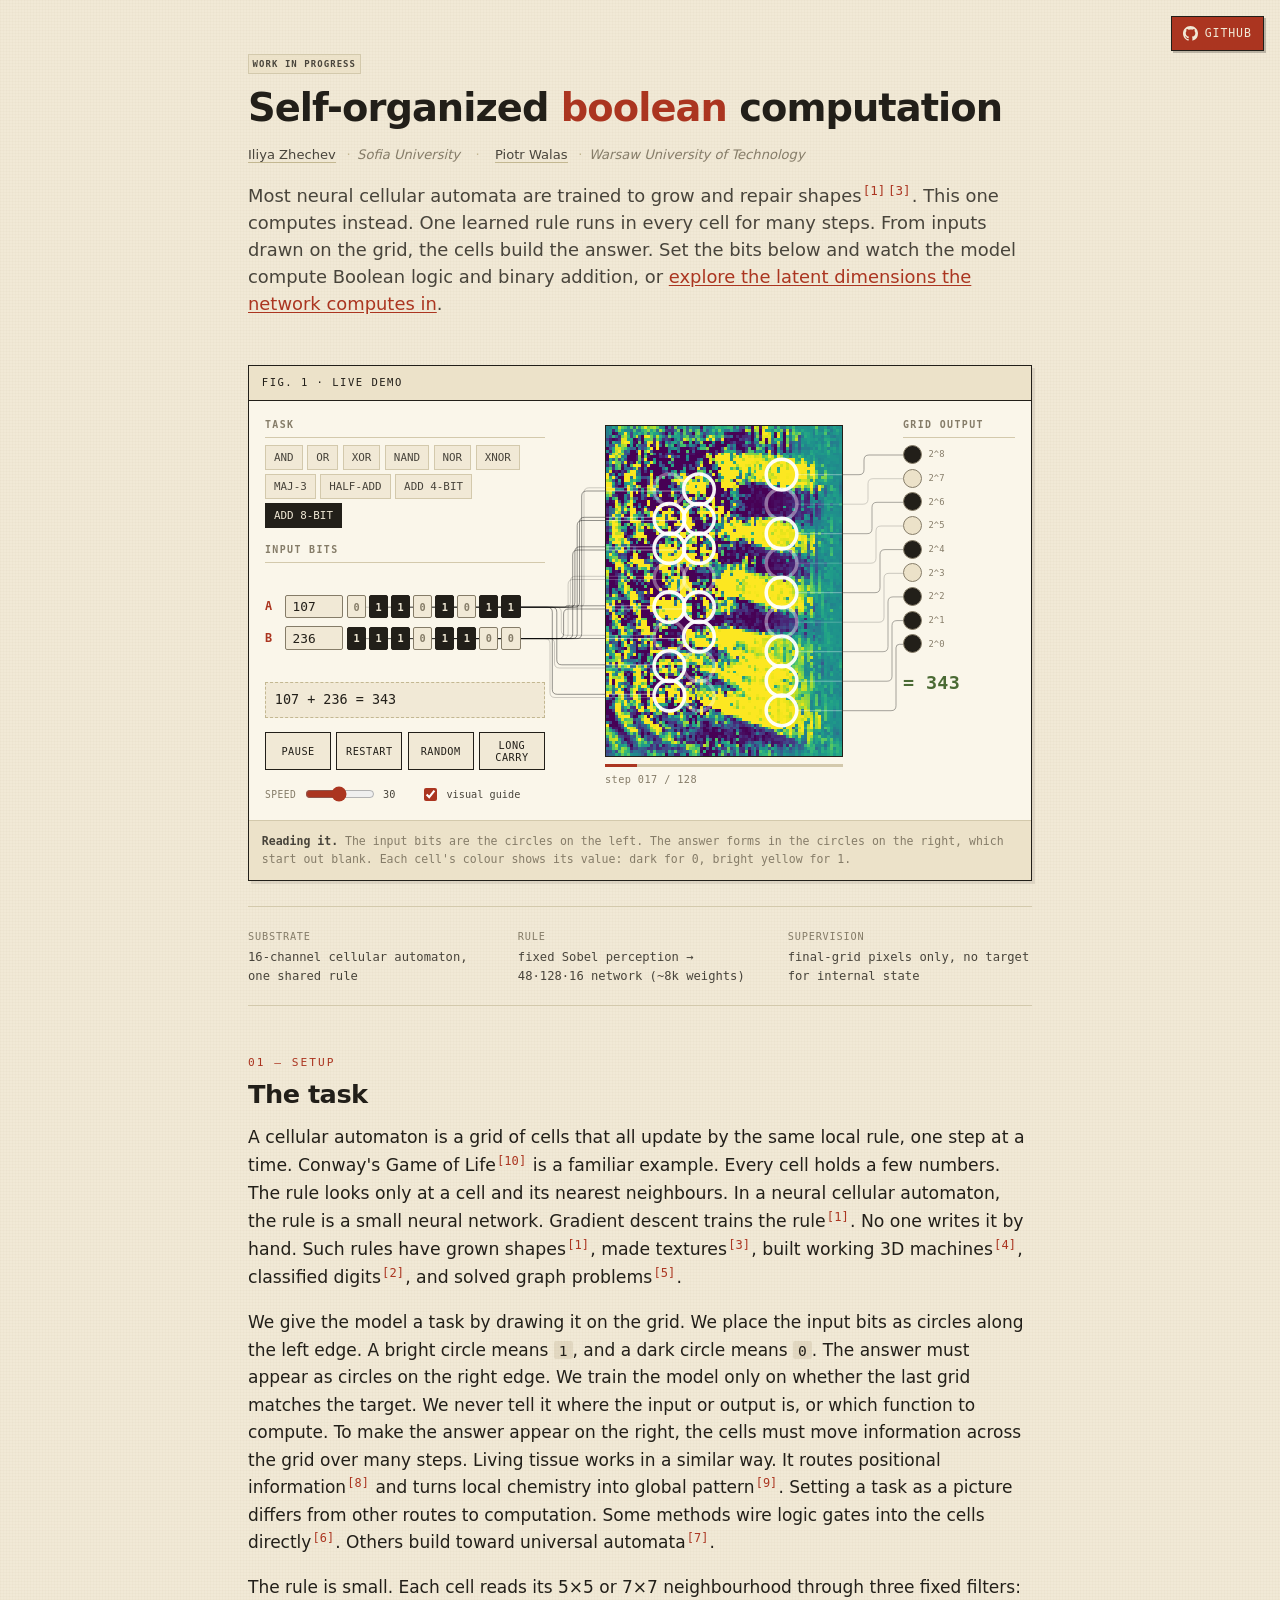
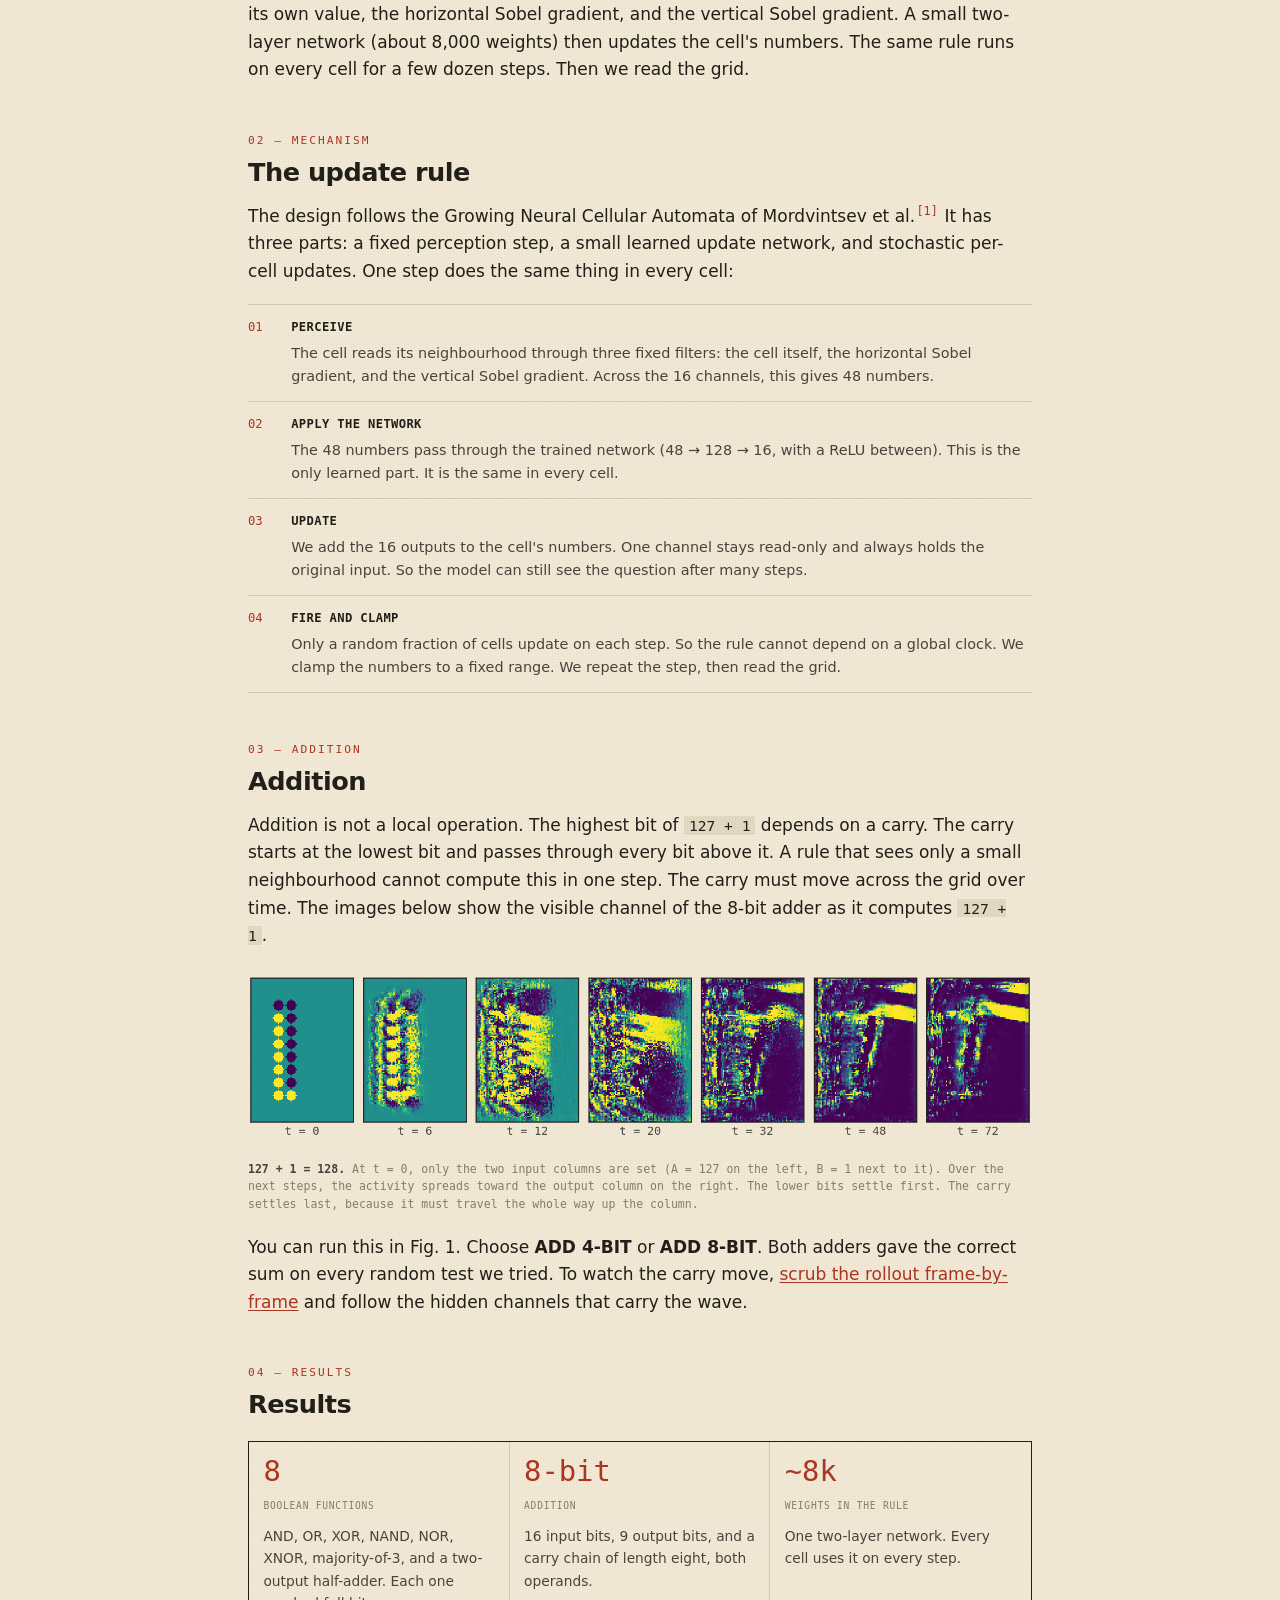
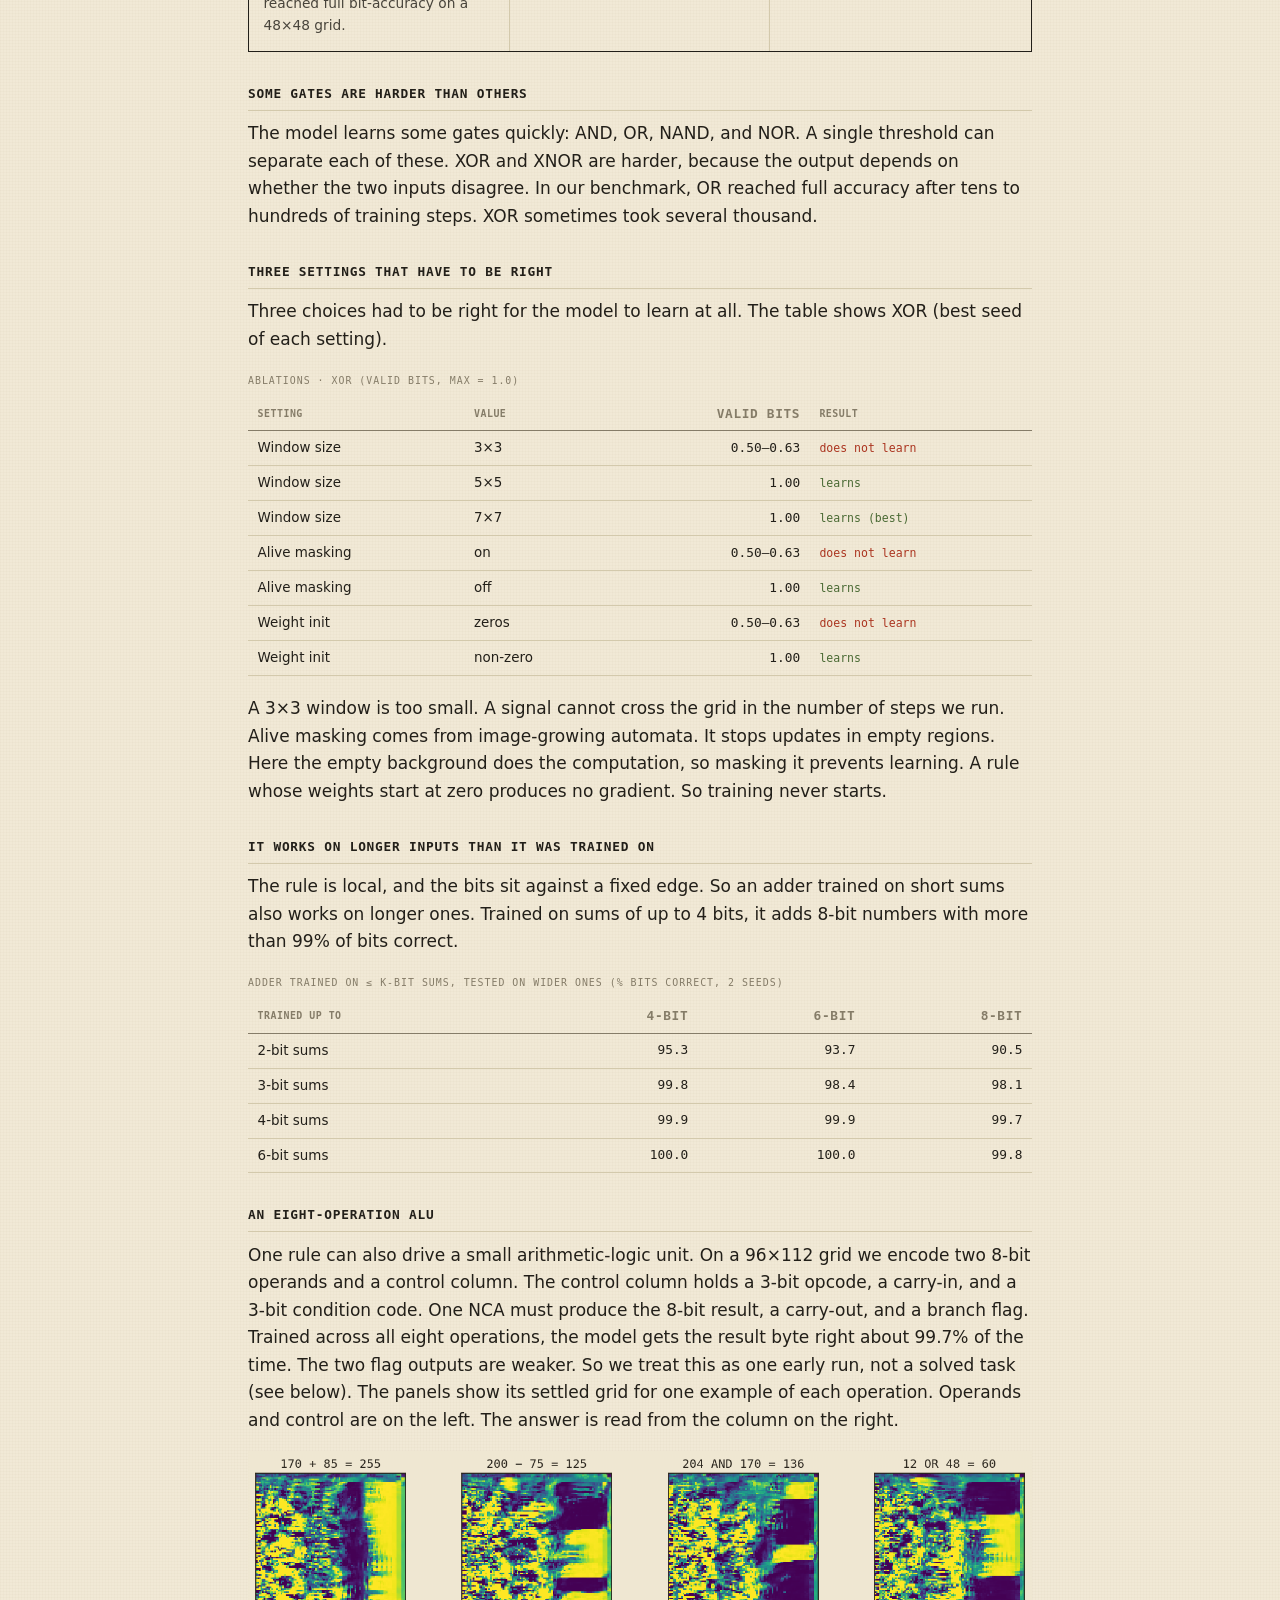
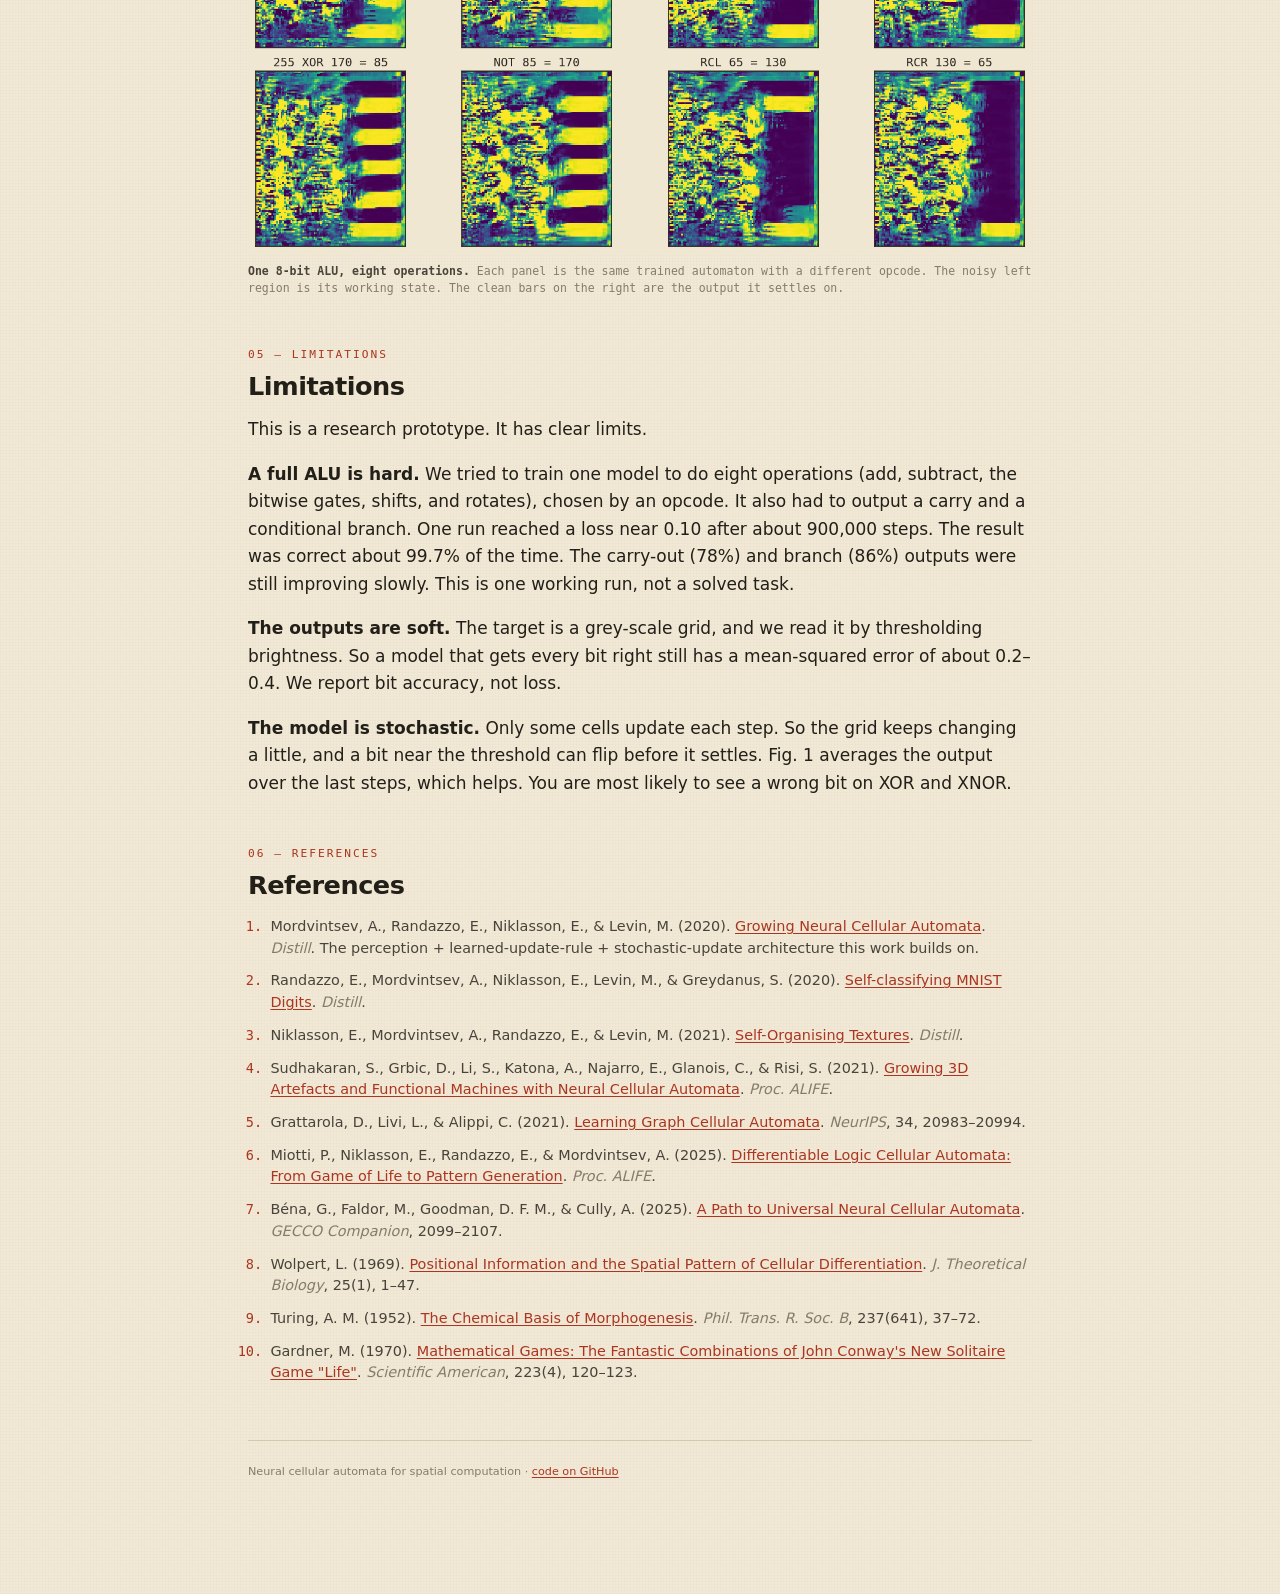
==== index.html @ 494d6346 "Build demo site for GitHub Pages Static NCA demo bundled at the branch root so GitHub Pages can serv" ====
<!DOCTYPE html>
<html lang="en">
<head>
<meta charset="utf-8" />
<meta name="viewport" content="width=device-width, initial-scale=1" />
<title>Self-organized boolean computation</title>
<link rel="icon" type="image/svg+xml" href="favicon.svg" />
<meta name="description" content="A neural cellular automaton — one small rule per cell — trained to perform Boolean logic and binary addition, running live in the browser." />
<link rel="stylesheet" href="css/style.css" />
</head>
<body>
<a class="gh-btn" href="https://github.com/ichko/ncpu" target="_blank" rel="noopener" aria-label="View source on GitHub">
  <svg viewBox="0 0 16 16" aria-hidden="true"><path fill="currentColor" d="M8 0C3.58 0 0 3.58 0 8c0 3.54 2.29 6.53 5.47 7.59.4.07.55-.17.55-.38 0-.19-.01-.82-.01-1.49-2.01.37-2.53-.49-2.69-.94-.09-.23-.48-.94-.82-1.13-.28-.15-.68-.52-.01-.53.63-.01 1.08.58 1.23.82.72 1.21 1.87.87 2.33.66.07-.52.28-.87.51-1.07-1.78-.2-3.64-.89-3.64-3.95 0-.87.31-1.59.82-2.15-.08-.2-.36-1.02.08-2.12 0 0 .67-.21 2.2.82a7.6 7.6 0 012-.27c.68 0 1.36.09 2 .27 1.53-1.03 2.2-.82 2.2-.82.44 1.1.16 1.92.08 2.12.51.56.82 1.27.82 2.15 0 3.07-1.87 3.75-3.65 3.95.29.25.54.73.54 1.48 0 1.07-.01 1.93-.01 2.2 0 .21.15.46.55.38A8.01 8.01 0 0016 8c0-4.42-3.58-8-8-8z"/></svg>
  <span>GitHub</span>
</a>
<div class="wrap">

  <header class="masthead">
    <div style="margin-bottom:0.7rem;">
      <span class="wip">Work in progress</span>
    </div>
    <h1 class="title">Self-organized <em>boolean</em> computation</h1>
    <p class="byline"><a class="name" href="https://ichko.github.io" target="_blank" rel="noopener">Iliya Zhechev</a> <span class="aff">Sofia University</span> <span class="sep">·</span> <a class="name" href="https://peterwaiiace.github.io/me.github.io/" target="_blank" rel="noopener">Piotr Walas</a> <span class="aff">Warsaw University of Technology</span></p>
    <p class="subtitle">Most neural cellular automata are trained to grow and repair shapes<a href="#ref-1" class="cite">1</a><a href="#ref-3" class="cite">3</a>. This one computes instead. One learned rule runs in every cell for many steps. From inputs drawn on the grid, the cells build the answer. Set the bits below and watch the model compute Boolean logic and binary addition, or <a href="carry_tsne.html">explore the latent dimensions the network computes in</a>.</p>
  </header>

  <!-- DEMO -->
  <section id="fig1">
    <div class="panelbox">
      <div class="hd"><span>Fig. 1 · Live Demo</span><span class="rt" id="simStatus"></span></div>
      <div class="bd">
        <div class="demo" id="demo">
          <svg class="connectors" id="connSvg" aria-hidden="true"></svg>

          <!-- INPUT side — aligned with the input circles on the grid's left edge -->
          <div class="col col-in">
            <div><h4>Task</h4><div class="tabs" id="taskTabs"></div></div>
            <div><h4>Input bits</h4><div id="inputBits"></div><div class="expr" id="exprLine"></div></div>
            <div class="btn-row">
              <button class="ctl" id="playBtn">Pause</button>
              <button class="ctl" id="againBtn">Restart</button>
              <button class="ctl" id="randBtn">Random</button>
              <button class="ctl" id="carryBtn">Long carry</button>
            </div>
            <div class="knobs">
              <span class="knob"><span class="lab">speed</span><input type="range" id="fpsSlider" min="2" max="60" value="30" /><span class="val" id="fpsVal">30</span></span>
              <label class="toggle"><input type="checkbox" id="debugToggle" /> visual guide</label>
            </div>
          </div>

          <!-- the automaton -->
          <div class="stage">
            <div class="screen" id="screen">
              <div class="plate-wrap">
                <div class="plate" id="plate">
                  <canvas id="field"></canvas>
                  <svg class="overlay" id="ioOverlay" preserveAspectRatio="none"></svg>
                </div>
                <div class="progress">
                  <div class="pbar"><i id="pbar"></i></div>
                  <div class="pmeta">step <span id="pstep">000</span> / <span id="phorizon">000</span></div>
                </div>
              </div>
            </div>
          </div>

          <!-- OUTPUT side — aligned with the output circles on the grid's right edge -->
          <div class="col col-out">
            <div><h4>Grid output</h4><div class="readout" id="outputReadout"></div></div>
            <div class="live-num" id="liveNum"></div>
          </div>
        </div>
      </div>
      <div class="caption"><b>Reading it.</b> The input bits are the circles on the left. The answer forms in the circles on the right, which start out blank. Each cell's colour shows its value: dark for 0, bright yellow for 1.</div>
    </div>

    <div class="spec">
      <div><div class="lab">Substrate</div>16-channel cellular automaton, one shared rule</div>
      <div><div class="lab">Rule</div>fixed Sobel perception → 48·128·16 network (~8k weights)</div>
      <div><div class="lab">Supervision</div>final-grid pixels only, no target for internal state</div>
    </div>
  </section>

  <!-- 01 -->
  <section id="setup">
    <div class="seclabel">01 — Setup</div>
    <h2>The task</h2>
    <p class="lead">A cellular automaton is a grid of cells that all update by the same local rule, one step at a time. Conway's Game of Life<a href="#ref-10" class="cite">10</a> is a familiar example. Every cell holds a few numbers. The rule looks only at a cell and its nearest neighbours. In a neural cellular automaton, the rule is a small neural network. Gradient descent trains the rule<a href="#ref-1" class="cite">1</a>. No one writes it by hand. Such rules have grown shapes<a href="#ref-1" class="cite">1</a>, made textures<a href="#ref-3" class="cite">3</a>, built working 3D machines<a href="#ref-4" class="cite">4</a>, classified digits<a href="#ref-2" class="cite">2</a>, and solved graph problems<a href="#ref-5" class="cite">5</a>.</p>
    <p>We give the model a task by drawing it on the grid. We place the input bits as circles along the left edge. A bright circle means <code>1</code>, and a dark circle means <code>0</code>. The answer must appear as circles on the right edge. We train the model only on whether the last grid matches the target. We never tell it where the input or output is, or which function to compute. To make the answer appear on the right, the cells must move information across the grid over many steps. Living tissue works in a similar way. It routes positional information<a href="#ref-8" class="cite">8</a> and turns local chemistry into global pattern<a href="#ref-9" class="cite">9</a>. Setting a task as a picture differs from other routes to computation. Some methods wire logic gates into the cells directly<a href="#ref-6" class="cite">6</a>. Others build toward universal automata<a href="#ref-7" class="cite">7</a>.</p>
    <p>The rule is small. Each cell reads its 5×5 or 7×7 neighbourhood through three fixed filters: its own value, the horizontal Sobel gradient, and the vertical Sobel gradient. A small two-layer network (about 8,000 weights) then updates the cell's numbers. The same rule runs on every cell for a few dozen steps. Then we read the grid.</p>
  </section>

  <!-- 02 -->
  <section id="step">
    <div class="seclabel">02 — Mechanism</div>
    <h2>The update rule</h2>
    <p>The design follows the Growing Neural Cellular Automata of Mordvintsev et al.<a href="#ref-1" class="cite">1</a> It has three parts: a fixed perception step, a small learned update network, and stochastic per-cell updates. One step does the same thing in every cell:</p>
    <div class="steps">
      <div class="step-item"><div class="st-body"><h4>Perceive</h4><p>The cell reads its neighbourhood through three fixed filters: the cell itself, the horizontal Sobel gradient, and the vertical Sobel gradient. Across the 16 channels, this gives 48 numbers.</p></div></div>
      <div class="step-item"><div class="st-body"><h4>Apply the network</h4><p>The 48 numbers pass through the trained network (48 → 128 → 16, with a ReLU between). This is the only learned part. It is the same in every cell.</p></div></div>
      <div class="step-item"><div class="st-body"><h4>Update</h4><p>We add the 16 outputs to the cell's numbers. One channel stays read-only and always holds the original input. So the model can still see the question after many steps.</p></div></div>
      <div class="step-item"><div class="st-body"><h4>Fire and clamp</h4><p>Only a random fraction of cells update on each step. So the rule cannot depend on a global clock. We clamp the numbers to a fixed range. We repeat the step, then read the grid.</p></div></div>
    </div>
  </section>

  <!-- 03 -->
  <section id="carry">
    <div class="seclabel">03 — Addition</div>
    <h2>Addition</h2>
    <p>Addition is not a local operation. The highest bit of <code>127 + 1</code> depends on a carry. The carry starts at the lowest bit and passes through every bit above it. A rule that sees only a small neighbourhood cannot compute this in one step. The carry must move across the grid over time. The images below show the visible channel of the 8-bit adder as it computes <code>127 + 1</code>.</p>
    <figure class="fig">
      <img src="assets/carry_8bit.png" alt="Eight snapshots of the 8-bit adder computing 127 + 1: activity spreads from the two input columns to the output column, and the carry settles last." />
      <figcaption><b>127 + 1 = 128.</b> At <span class="mono">t = 0</span>, only the two input columns are set (A = 127 on the left, B = 1 next to it). Over the next steps, the activity spreads toward the output column on the right. The lower bits settle first. The carry settles last, because it must travel the whole way up the column.</figcaption>
    </figure>
    <p>You can run this in Fig. 1. Choose <b>ADD 4-BIT</b> or <b>ADD 8-BIT</b>. Both adders gave the correct sum on every random test we tried. To watch the carry move, <a href="carry_tsne.html">scrub the rollout frame-by-frame</a> and follow the hidden channels that carry the wave.</p>
  </section>

  <!-- 04 -->
  <section id="findings">
    <div class="seclabel">04 — Results</div>
    <h2>Results</h2>
    <div class="cards">
      <div class="card"><span class="k">8</span><span class="kt">Boolean functions</span><p>AND, OR, XOR, NAND, NOR, XNOR, majority-of-3, and a two-output half-adder. Each one reached full bit-accuracy on a 48×48 grid.</p></div>
      <div class="card"><span class="k">8-bit</span><span class="kt">Addition</span><p>16 input bits, 9 output bits, and a carry chain of length eight, both operands.</p></div>
      <div class="card"><span class="k">~8k</span><span class="kt">Weights in the rule</span><p>One two-layer network. Every cell uses it on every step.</p></div>
    </div>

    <h3>Some gates are harder than others</h3>
    <p>The model learns some gates quickly: AND, OR, NAND, and NOR. A single threshold can separate each of these. XOR and XNOR are harder, because the output depends on whether the two inputs disagree. In our benchmark, OR reached full accuracy after tens to hundreds of training steps. XOR sometimes took several thousand.</p>

    <h3>Three settings that have to be right</h3>
    <p>Three choices had to be right for the model to learn at all. The table shows XOR (best seed of each setting).</p>
    <table class="data">
      <caption>Ablations · XOR (valid bits, max = 1.0)</caption>
      <thead><tr><th>Setting</th><th>Value</th><th class="num">Valid bits</th><th>Result</th></tr></thead>
      <tbody>
        <tr><td>Window size</td><td>3×3</td><td class="num">0.50–0.63</td><td><span class="tag-fail">does not learn</span></td></tr>
        <tr><td>Window size</td><td>5×5</td><td class="num">1.00</td><td><span class="tag-pass">learns</span></td></tr>
        <tr><td>Window size</td><td>7×7</td><td class="num">1.00</td><td><span class="tag-pass">learns (best)</span></td></tr>
        <tr><td>Alive masking</td><td>on</td><td class="num">0.50–0.63</td><td><span class="tag-fail">does not learn</span></td></tr>
        <tr><td>Alive masking</td><td>off</td><td class="num">1.00</td><td><span class="tag-pass">learns</span></td></tr>
        <tr><td>Weight init</td><td>zeros</td><td class="num">0.50–0.63</td><td><span class="tag-fail">does not learn</span></td></tr>
        <tr><td>Weight init</td><td>non-zero</td><td class="num">1.00</td><td><span class="tag-pass">learns</span></td></tr>
      </tbody>
    </table>
    <p>A 3×3 window is too small. A signal cannot cross the grid in the number of steps we run. Alive masking comes from image-growing automata. It stops updates in empty regions. Here the empty background does the computation, so masking it prevents learning. A rule whose weights start at zero produces no gradient. So training never starts.</p>

    <h3>It works on longer inputs than it was trained on</h3>
    <p>The rule is local, and the bits sit against a fixed edge. So an adder trained on short sums also works on longer ones. Trained on sums of up to 4 bits, it adds 8-bit numbers with more than 99% of bits correct.</p>
    <table class="data">
      <caption>Adder trained on ≤ k-bit sums, tested on wider ones (% bits correct, 2 seeds)</caption>
      <thead><tr><th>Trained up to</th><th class="num">4-bit</th><th class="num">6-bit</th><th class="num">8-bit</th></tr></thead>
      <tbody>
        <tr><td>2-bit sums</td><td class="num">95.3</td><td class="num">93.7</td><td class="num">90.5</td></tr>
        <tr><td>3-bit sums</td><td class="num">99.8</td><td class="num">98.4</td><td class="num">98.1</td></tr>
        <tr><td>4-bit sums</td><td class="num">99.9</td><td class="num">99.9</td><td class="num">99.7</td></tr>
        <tr><td>6-bit sums</td><td class="num">100.0</td><td class="num">100.0</td><td class="num">99.8</td></tr>
      </tbody>
    </table>

    <h3>An eight-operation ALU</h3>
    <p>One rule can also drive a small arithmetic-logic unit. On a 96×112 grid we encode two 8-bit operands and a control column. The control column holds a 3-bit opcode, a carry-in, and a 3-bit condition code. One NCA must produce the 8-bit result, a carry-out, and a branch flag. Trained across all eight operations, the model gets the result byte right about 99.7% of the time. The two flag outputs are weaker. So we treat this as one early run, not a solved task (see below). The panels show its settled grid for one example of each operation. Operands and control are on the left. The answer is read from the column on the right.</p>
    <figure class="fig">
      <img src="assets/alu_batch.png" alt="Eight panels, one per ALU operation (add, subtract, AND, OR, XOR, NOT, rotate-left, rotate-right), each showing the automaton's settled grid with the result read from the right-hand column." />
      <figcaption><b>One 8-bit ALU, eight operations.</b> Each panel is the same trained automaton with a different opcode. The noisy left region is its working state. The clean bars on the right are the output it settles on.</figcaption>
    </figure>
  </section>

  <!-- 05 -->
  <section id="limits">
    <div class="seclabel">05 — Limitations</div>
    <h2>Limitations</h2>
    <p>This is a research prototype. It has clear limits.</p>
    <p><strong>A full ALU is hard.</strong> We tried to train one model to do eight operations (add, subtract, the bitwise gates, shifts, and rotates), chosen by an opcode. It also had to output a carry and a conditional branch. One run reached a loss near 0.10 after about 900,000 steps. The result was correct about 99.7% of the time. The carry-out (78%) and branch (86%) outputs were still improving slowly. This is one working run, not a solved task.</p>
    <p><strong>The outputs are soft.</strong> The target is a grey-scale grid, and we read it by thresholding brightness. So a model that gets every bit right still has a mean-squared error of about 0.2–0.4. We report bit accuracy, not loss.</p>
    <p><strong>The model is stochastic.</strong> Only some cells update each step. So the grid keeps changing a little, and a bit near the threshold can flip before it settles. Fig. 1 averages the output over the last steps, which helps. You are most likely to see a wrong bit on XOR and XNOR.</p>
  </section>

  <!-- 06 -->
  <section id="refs">
    <div class="seclabel">06 — References</div>
    <h2>References</h2>
    <ol class="refs">
      <li id="ref-1">Mordvintsev, A., Randazzo, E., Niklasson, E., &amp; Levin, M. (2020). <a href="https://distill.pub/2020/growing-ca/">Growing Neural Cellular Automata</a>. <em>Distill</em>. The perception + learned-update-rule + stochastic-update architecture this work builds on.</li>
      <li id="ref-2">Randazzo, E., Mordvintsev, A., Niklasson, E., Levin, M., &amp; Greydanus, S. (2020). <a href="https://distill.pub/2020/selforg/mnist/">Self-classifying MNIST Digits</a>. <em>Distill</em>.</li>
      <li id="ref-3">Niklasson, E., Mordvintsev, A., Randazzo, E., &amp; Levin, M. (2021). <a href="https://distill.pub/selforg/2021/textures/">Self-Organising Textures</a>. <em>Distill</em>.</li>
      <li id="ref-4">Sudhakaran, S., Grbic, D., Li, S., Katona, A., Najarro, E., Glanois, C., &amp; Risi, S. (2021). <a href="https://arxiv.org/abs/2103.08737">Growing 3D Artefacts and Functional Machines with Neural Cellular Automata</a>. <em>Proc. ALIFE</em>.</li>
      <li id="ref-5">Grattarola, D., Livi, L., &amp; Alippi, C. (2021). <a href="https://arxiv.org/abs/2110.14237">Learning Graph Cellular Automata</a>. <em>NeurIPS</em>, 34, 20983–20994.</li>
      <li id="ref-6">Miotti, P., Niklasson, E., Randazzo, E., &amp; Mordvintsev, A. (2025). <a href="https://google-research.github.io/self-organising-systems/difflogic-ca/">Differentiable Logic Cellular Automata: From Game of Life to Pattern Generation</a>. <em>Proc. ALIFE</em>.</li>
      <li id="ref-7">Béna, G., Faldor, M., Goodman, D. F. M., &amp; Cully, A. (2025). <a href="https://doi.org/10.1145/3712255.3734310">A Path to Universal Neural Cellular Automata</a>. <em>GECCO Companion</em>, 2099–2107.</li>
      <li id="ref-8">Wolpert, L. (1969). <a href="https://doi.org/10.1016/S0022-5193(69)80016-0">Positional Information and the Spatial Pattern of Cellular Differentiation</a>. <em>J. Theoretical Biology</em>, 25(1), 1–47.</li>
      <li id="ref-9">Turing, A. M. (1952). <a href="https://doi.org/10.1098/rstb.1952.0012">The Chemical Basis of Morphogenesis</a>. <em>Phil. Trans. R. Soc. B</em>, 237(641), 37–72.</li>
      <li id="ref-10">Gardner, M. (1970). <a href="https://doi.org/10.1038/scientificamerican1070-120">Mathematical Games: The Fantastic Combinations of John Conway's New Solitaire Game "Life"</a>. <em>Scientific American</em>, 223(4), 120–123.</li>
    </ol>
  </section>

  <footer>
    <p class="mono">Neural cellular automata for spatial computation · <a href="https://github.com/ichko/ncpu">code on GitHub</a></p>
  </footer>

</div>
<script type="module" src="js/app.js"></script>
</body>
</html>
---- css/style.css ----
/* --------------------------------------------------------------------------
   Warm paper, single column, technical/lab-notebook chrome. Monospace labels,
   grotesque headings, one signal-red accent. No frameworks, nothing off-network.
   -------------------------------------------------------------------------- */

:root {
  --paper:   #f1e9d6;
  --paper-2: #ece2c9;
  --panel:   #f6f0df;
  --ink:     #221f19;
  --ink-2:   #48443b;
  --ink-3:   #857c68;
  --rule:    #d3c9ac;
  --rule-2:  #c3b791;
  --accent:  #ab3520;
  --ok:      #4a6a34;
  --mono: ui-monospace, "SF Mono", "JetBrains Mono", "DejaVu Sans Mono", Menlo, Consolas, monospace;
  --sans: system-ui, -apple-system, "Segoe UI", Roboto, Helvetica, Arial, sans-serif;
}
* { box-sizing: border-box; }
html { -webkit-text-size-adjust: 100%; }

body {
  margin: 0;
  color: var(--ink);
  background-color: var(--paper);
  background-image:
    radial-gradient(1200px 480px at 50% -6%, rgba(255,252,244,0.6), transparent 70%),
    repeating-linear-gradient(0deg, rgba(120,96,50,0.022) 0 1px, transparent 1px 3px),
    repeating-linear-gradient(90deg, rgba(120,96,50,0.022) 0 1px, transparent 1px 3px);
  font-family: var(--sans);
  font-size: 17px;
  line-height: 1.62;
  -webkit-font-smoothing: antialiased;
  text-rendering: optimizeLegibility;
}

.wrap { max-width: 52rem; margin: 0 auto; padding: 3rem 1.5rem 6rem; }

/* ---- masthead ----------------------------------------------------------- */
header.masthead { margin-bottom: 2.4rem; }
/* work-in-progress pin: flat, square, tiny */
.wip { display: inline-block; font-family: var(--mono); font-size: 0.56rem; font-weight: 700;
       letter-spacing: 0.12em; text-transform: uppercase; color: var(--ink-2);
       background: var(--paper-2); border: 1px solid var(--rule); padding: 0.2em 0.4em; }
h1.title {
  font-family: var(--sans); font-weight: 700;
  font-size: clamp(1.7rem, 4.4vw, 2.4rem); line-height: 1.08;
  letter-spacing: -0.025em; margin: 0 0 1rem;
}
h1.title em { font-style: normal; color: var(--accent); }
.byline { font-family: var(--sans); font-size: 0.82rem; color: var(--ink-3); margin: 0.1rem 0 1.1rem; font-weight: 400; }
.byline .name { color: var(--ink-2); font-weight: 500; }
a.name { text-decoration: none; border-bottom: 1px solid var(--rule-2); }
a.name:hover { color: var(--accent); border-color: var(--accent); }
.byline .aff { font-style: italic; color: var(--ink-3); }
.byline .aff::before { content: "· "; color: var(--rule-2); font-style: normal; margin: 0 0.15rem 0 0.4rem; }
.byline .sep { color: var(--rule-2); margin: 0 0.7rem; }
.subtitle { font-size: 1.12rem; color: var(--ink-2); margin: 0; line-height: 1.5; }

/* ---- sections ----------------------------------------------------------- */
section { margin: 3rem 0; }
.seclabel {
  font-family: var(--mono); font-size: 0.7rem; letter-spacing: 0.18em;
  text-transform: uppercase; color: var(--accent); margin-bottom: 0.5rem;
}
h2 { font-family: var(--sans); font-weight: 700; font-size: 1.6rem; letter-spacing: -0.02em; line-height: 1.12; margin: 0 0 1rem; }
h3 { font-family: var(--mono); font-weight: 600; font-size: 0.8rem; letter-spacing: 0.06em; text-transform: uppercase; margin: 2rem 0 0.6rem; padding-bottom: 0.3rem; border-bottom: 1px solid var(--rule); }
p { margin: 0 0 1.05rem; }
p.lead { font-size: 1.08rem; }
a { color: var(--accent); text-underline-offset: 2px; }
strong { font-weight: 650; }
code { font-family: var(--mono); font-size: 0.86em; background: rgba(120,96,50,0.12); padding: 0.05em 0.34em; border-radius: 2px; }
.note { font-family: var(--mono); font-size: 0.76rem; line-height: 1.55; color: var(--ink-3); border-left: 2px solid var(--rule-2); padding-left: 0.9rem; margin: 1.2rem 0; }

/* ---- spec strip (after the demo) --------------------------------------- */
.spec { display: grid; grid-template-columns: repeat(auto-fit, minmax(14rem, 1fr)); gap: 0 1.6rem; border-top: 1px solid var(--rule); border-bottom: 1px solid var(--rule); padding: 0.9rem 0; margin: 1.4rem 0; }
.spec div { font-family: var(--mono); font-size: 0.76rem; color: var(--ink-2); padding: 0.2rem 0; }
.spec .lab { color: var(--ink-3); letter-spacing: 0.08em; text-transform: uppercase; font-size: 0.64rem; }

/* ---- instrument panel --------------------------------------------------- */
.panelbox { background: #faf6ea; border: 1px solid var(--ink); margin: 1.6rem 0; box-shadow: 3px 3px 0 rgba(34,31,25,0.09); }
.panelbox > .hd { display: flex; justify-content: space-between; align-items: center; font-family: var(--mono); font-size: 0.66rem; letter-spacing: 0.14em; text-transform: uppercase; color: var(--ink); background: var(--paper-2); border-bottom: 1px solid var(--ink); padding: 0.5rem 0.8rem; }
.panelbox > .hd .rt { color: var(--accent); }
.panelbox > .bd { padding: 1rem; }
.caption { font-family: var(--mono); font-size: 0.72rem; line-height: 1.55; color: var(--ink-3); border-top: 1px solid var(--rule); padding: 0.7rem 0.8rem; background: var(--paper-2); }
.caption b { color: var(--ink-2); font-weight: 600; }

/* demo: three columns — inputs · plate · outputs — so each control sits on the
   same side as its circles and wires never cross the grid. Wraps on narrow. */
/* three columns spread across the width with the plate in the middle */
.demo { display: flex; gap: 2rem; flex-wrap: wrap; align-items: flex-start; justify-content: space-between; position: relative; }
/* connector layer sits above the plate (so the white stubs show over the field)
   but below the control columns (so wires tuck behind the buttons and dots) */
.connectors { position: absolute; inset: 0; width: 100%; height: 100%; pointer-events: none; overflow: visible; z-index: 2; }
.connectors path { fill: none; stroke-linejoin: round; stroke-linecap: round; transition: opacity .18s; }
.stage { display: flex; flex-direction: column; align-items: center; gap: 0.5rem; padding: 8px 0; position: relative; z-index: 1; }
.screen { display: flex; align-items: flex-start; justify-content: center; }
/* plate + progress bar move together and stay the same width as the grid */
.plate-wrap { display: flex; flex-direction: column; align-items: stretch; gap: 7px; }
/* the grid sits on its own dark surface with a hairline border */
.plate { position: relative; line-height: 0; box-sizing: content-box; border: 1px solid var(--ink); background: #3b0f4f; align-self: center; }
canvas#field { display: block; background: #3b0f4f; image-rendering: pixelated; image-rendering: crisp-edges; }
svg.overlay { position: absolute; inset: 0; width: 100%; height: 100%; pointer-events: none; }
svg.overlay circle { transition: stroke 0.2s, stroke-opacity 0.2s; }

.progress { }
.pbar { height: 3px; background: var(--rule); position: relative; overflow: hidden; }
.pbar > i { position: absolute; inset: 0 auto 0 0; width: 0; background: var(--accent); }
.pmeta { font-family: var(--mono); font-size: 0.64rem; color: var(--ink-3); margin-top: 0.3rem; letter-spacing: 0.04em; }
.verdict { font-family: var(--mono); font-size: 0.78rem; padding: 0.4rem 0.55rem; border: 1px solid var(--rule); color: var(--ink-2); background: var(--paper); display: flex; align-items: center; gap: 0.4rem; white-space: nowrap; }
.verdict.pass { border-color: var(--ok); color: var(--ok); background: rgba(74,106,52,0.08); }
.verdict.fail { border-color: var(--accent); color: var(--accent); background: rgba(171,53,32,0.07); }
.verdict.run { color: var(--ink-3); }
.verdict .mk { font-weight: 700; }

.stage { flex: 0 0 auto; order: 2; }
/* control columns sit above the connector layer, so wires run behind them */
.col { display: flex; flex-direction: column; gap: 0.9rem; position: relative; z-index: 3; }
.col-in  { order: 1; flex: 0 1 17.5rem; min-width: 15rem; }
.col-out { order: 3; flex: 0 1 7rem; min-width: 6rem; }
.col h4 { font-family: var(--mono); font-size: 0.62rem; letter-spacing: 0.14em; text-transform: uppercase; color: var(--ink-3); margin: 0 0 0.45rem; padding-bottom: 0.26rem; border-bottom: 1px solid var(--rule); }

.tabs { display: flex; flex-wrap: wrap; gap: 0.28rem; }
.tab { font-family: var(--mono); font-size: 0.68rem; background: var(--paper); color: var(--ink-2); border: 1px solid var(--rule); padding: 0.3rem 0.5rem; cursor: pointer; }
.tab:hover { border-color: var(--ink-3); color: var(--ink); }
.tab.active { background: var(--ink); color: var(--paper); border-color: var(--ink); }

/* inputs: grouped horizontal rows (one row per operand). A fixed min-height keeps
   the block the same size across functions so the layout never jitters. */
#inputBits { display: flex; flex-direction: column; justify-content: center; gap: 0.5rem; margin: 1.4rem 0; min-height: 4.6rem; }
.bit-row { display: flex; align-items: center; gap: 0.26rem; flex-wrap: wrap; }
.operand-tag { font-family: var(--mono); font-weight: 700; font-size: 0.74rem; width: 1rem; color: var(--accent); }
.operand-val { font-family: var(--mono); font-size: 0.74rem; color: var(--ink-3); margin-left: 0.35rem; min-width: 2ch; text-align: right; }
.bit { font-family: var(--mono); font-size: 0.64rem; font-weight: 600; width: 1.2rem; height: 1.45rem; cursor: pointer; border-radius: 2px; background: var(--paper); color: var(--ink-3); border: 1px solid var(--ink-3); padding: 0; }
.bit:hover { border-color: var(--ink); }
.bit.on { background: var(--ink); color: var(--paper); border-color: var(--ink); }
.num-in { font-family: var(--mono); font-size: 0.8rem; width: 3.6rem; padding: 0.2rem 0.4rem; background: var(--paper); color: var(--ink); border: 1px solid var(--ink-3); border-radius: 2px; }
.num-in:focus { outline: none; border-color: var(--accent); }
.bit-cluster { display: inline-flex; gap: 0.18rem; }
.expr { font-family: var(--mono); font-size: 0.84rem; color: var(--ink); background: var(--paper); border: 1px dashed var(--rule-2); padding: 0.38rem 0.55rem; }
.live-num { font-family: var(--mono); font-size: 1.15rem; font-weight: 700; color: var(--ink-3); min-height: 1.4rem; letter-spacing: 0.02em; }
.live-num.ok { color: var(--ok); }
.live-num.bad { color: var(--accent); }

/* outputs: a vertical stack, one dot per line, mirroring the grid's output column */
.readout { display: flex; flex-direction: column; gap: 0.28rem; align-items: flex-start; }
.out-line { display: flex; align-items: center; gap: 0.4rem; }
.out-dot { width: 1.2rem; height: 1.2rem; border-radius: 50%; border: 1px solid var(--ink-3); background: var(--paper-2); transition: background .25s, box-shadow .25s, border-color .25s; }
.out-dot.hi { background: var(--ink); }
.out-dot.ok { border-color: var(--ok); box-shadow: 0 0 0 2px rgba(74,106,52,0.28); }
.out-dot.bad { border-color: var(--accent); box-shadow: 0 0 0 2px rgba(171,53,32,0.3); }
.out-lbl { font-family: var(--mono); font-size: 0.55rem; color: var(--ink-3); }

/* compact controls: buttons + short sliders on tidy rows */
.btn-row { display: flex; gap: 0.32rem; }
button.ctl { font-family: var(--mono); font-size: 0.64rem; letter-spacing: 0.05em; text-transform: uppercase; cursor: pointer; background: var(--paper); color: var(--ink); border: 1px solid var(--ink); padding: 0.38rem 0.5rem; flex: 1; }
button.ctl:hover { background: var(--ink); color: var(--paper); }
.knobs { display: flex; flex-wrap: wrap; gap: 0.5rem 1rem; align-items: center; font-family: var(--mono); font-size: 0.64rem; color: var(--ink-2); }
.knob { display: flex; align-items: center; gap: 0.4rem; }
.knob .lab { color: var(--ink-3); text-transform: uppercase; letter-spacing: 0.05em; font-size: 0.6rem; }
.knob input[type=range] { width: 70px; accent-color: var(--accent); }
.knob .val { min-width: 3.4ch; }
.toggle { display: flex; align-items: center; gap: 0.4rem; cursor: pointer; }
.toggle input { accent-color: var(--accent); }
.metaline { font-family: var(--mono); font-size: 0.6rem; color: var(--ink-3); }
.metaline span { color: var(--ink-2); }
#simStatus { color: var(--accent); font-family: var(--mono); font-size: 0.68rem; text-transform: none; letter-spacing: 0; }

/* ---- figure image ------------------------------------------------------- */
figure.fig { margin: 0.7rem 0 1.3rem; }
figure.fig img { width: 100%; height: auto; display: block; image-rendering: auto; }
figure.fig figcaption { font-family: var(--mono); font-size: 0.72rem; color: var(--ink-3); line-height: 1.5; margin-top: 0.6rem; }
figure.fig figcaption b { color: var(--ink-2); font-weight: 600; }

/* ---- tables ------------------------------------------------------------- */
table.data { width: 100%; border-collapse: collapse; font-size: 0.84rem; margin: 1.2rem 0; }
table.data caption { font-family: var(--mono); font-size: 0.62rem; letter-spacing: 0.1em; text-transform: uppercase; color: var(--ink-3); text-align: left; margin-bottom: 0.55rem; }
table.data th, table.data td { text-align: left; padding: 0.38rem 0.6rem; border-bottom: 1px solid var(--rule); }
table.data th { font-family: var(--mono); font-size: 0.62rem; letter-spacing: 0.05em; text-transform: uppercase; color: var(--ink-3); font-weight: 600; border-bottom: 1px solid var(--ink-3); }
table.data td.num, table.data th.num { text-align: right; font-family: var(--mono); font-variant-numeric: tabular-nums; font-size: 0.8rem; }
.tag-pass { color: var(--ok); font-family: var(--mono); font-size: 0.72rem; }
.tag-fail { color: var(--accent); font-family: var(--mono); font-size: 0.72rem; }

/* ---- stat cards --------------------------------------------------------- */
.cards { display: grid; grid-template-columns: repeat(auto-fit, minmax(12rem, 1fr)); border: 1px solid var(--ink); margin: 1.4rem 0; }
.card { padding: 0.9rem; border-right: 1px solid var(--rule); }
.card:last-child { border-right: 0; }
.card .k { font-family: var(--mono); font-size: 1.8rem; color: var(--accent); line-height: 1; display: block; margin-bottom: 0.3rem; }
.card .kt { font-family: var(--mono); font-size: 0.6rem; letter-spacing: 0.08em; text-transform: uppercase; color: var(--ink-3); }
.card p { font-size: 0.86rem; margin: 0.45rem 0 0; color: var(--ink-2); }
@media (max-width: 560px) { .card { border-right: 0; border-bottom: 1px solid var(--rule); } }

/* ---- steps -------------------------------------------------------------- */
.steps { counter-reset: step; margin: 1.2rem 0; border-top: 1px solid var(--rule); }
.step-item { display: flex; gap: 0.9rem; padding: 0.8rem 0; border-bottom: 1px solid var(--rule); }
.step-item::before { counter-increment: step; content: "0" counter(step); font-family: var(--mono); font-size: 0.76rem; color: var(--accent); flex: 0 0 1.8rem; }
.step-item h4 { font-family: var(--mono); font-size: 0.76rem; letter-spacing: 0.03em; text-transform: uppercase; margin: 0 0 0.25rem; border: 0; padding: 0; }
.step-item p { margin: 0; font-size: 0.9rem; color: var(--ink-2); }

/* ---- schematic ---------------------------------------------------------- */
.schematic { width: 100%; height: auto; }
.schematic .wire { fill: none; stroke: var(--ink-2); stroke-width: 1; }
.schematic .box { fill: var(--panel); stroke: var(--ink); stroke-width: 1; }
.schematic .cell { fill: none; stroke: var(--rule-2); stroke-width: 0.8; }
.schematic .cellc { fill: var(--accent); opacity: 0.85; }
.schematic text { font-family: var(--mono); fill: var(--ink); }
.schematic .lbl { font-size: 9px; }
.schematic .sub { font-size: 7px; fill: var(--ink-3); }

/* ---- citations & references -------------------------------------------- */
.cite { font-size: 0.7em; vertical-align: super; line-height: 0; color: var(--accent); text-decoration: none; padding: 0 0.1em; font-family: var(--mono); }
.cite::before { content: "["; }
.cite::after { content: "]"; }
ol.refs { padding-left: 1.4rem; margin: 1rem 0 0; }
ol.refs li { font-size: 0.9rem; color: var(--ink-2); margin-bottom: 0.7rem; line-height: 1.5; }
ol.refs li::marker { color: var(--accent); font-family: var(--mono); font-size: 0.85rem; }
ol.refs em { color: var(--ink-3); }

footer { border-top: 1px solid var(--rule); margin-top: 3.5rem; padding-top: 1.4rem; font-size: 0.84rem; color: var(--ink-2); }
footer .mono { color: var(--ink-3); font-size: 0.7rem; }

/* always-visible link to the source */
.gh-btn {
  position: fixed; top: 1rem; right: 1rem; z-index: 100;
  display: inline-flex; align-items: center; gap: 0.4rem;
  font-family: var(--mono); font-size: 0.72rem; letter-spacing: 0.08em; text-transform: uppercase;
  color: var(--paper); background: var(--accent); border: 1px solid var(--ink);
  padding: 0.45rem 0.7rem; text-decoration: none;
  box-shadow: 2px 2px 0 rgba(34,31,25,0.25);
}
.gh-btn:hover { background: var(--ink); }
.gh-btn svg { width: 15px; height: 15px; display: block; }
@media (max-width: 560px) { .gh-btn span { display: none; } .gh-btn { padding: 0.45rem; } }
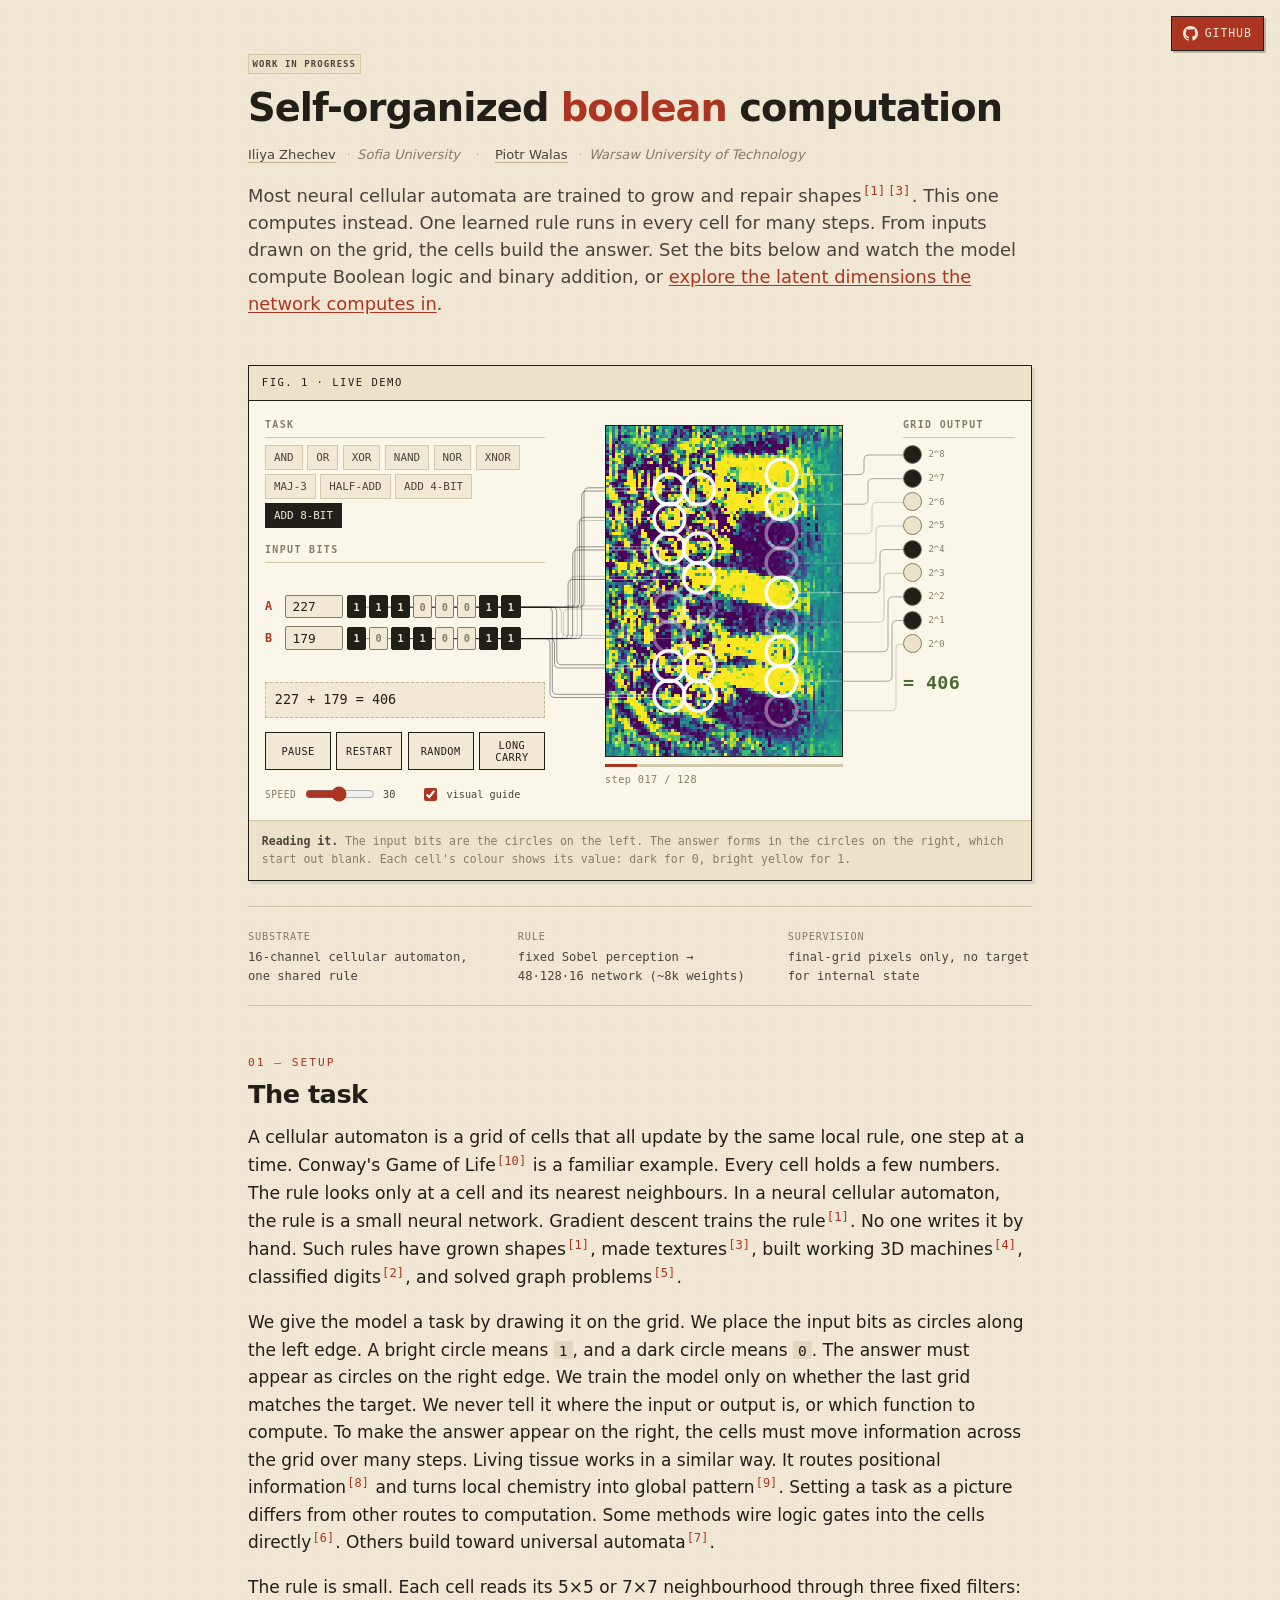
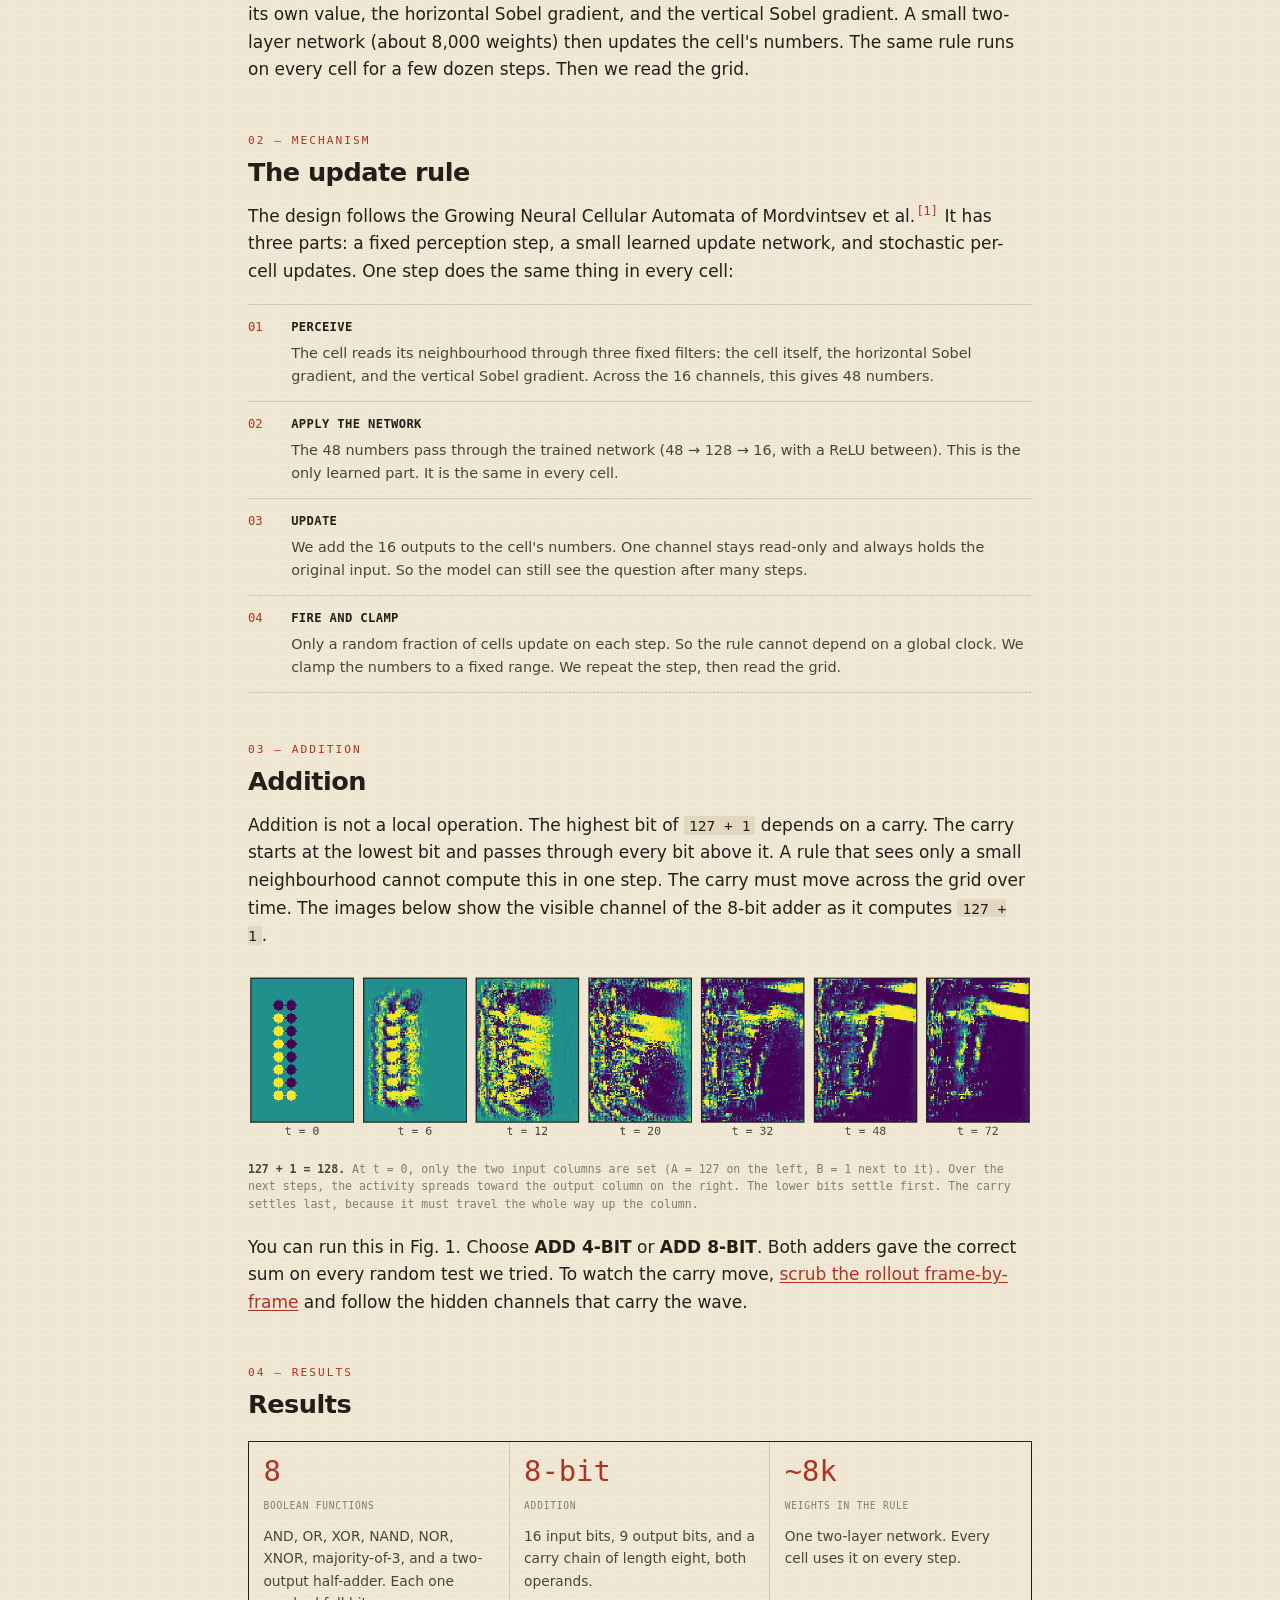
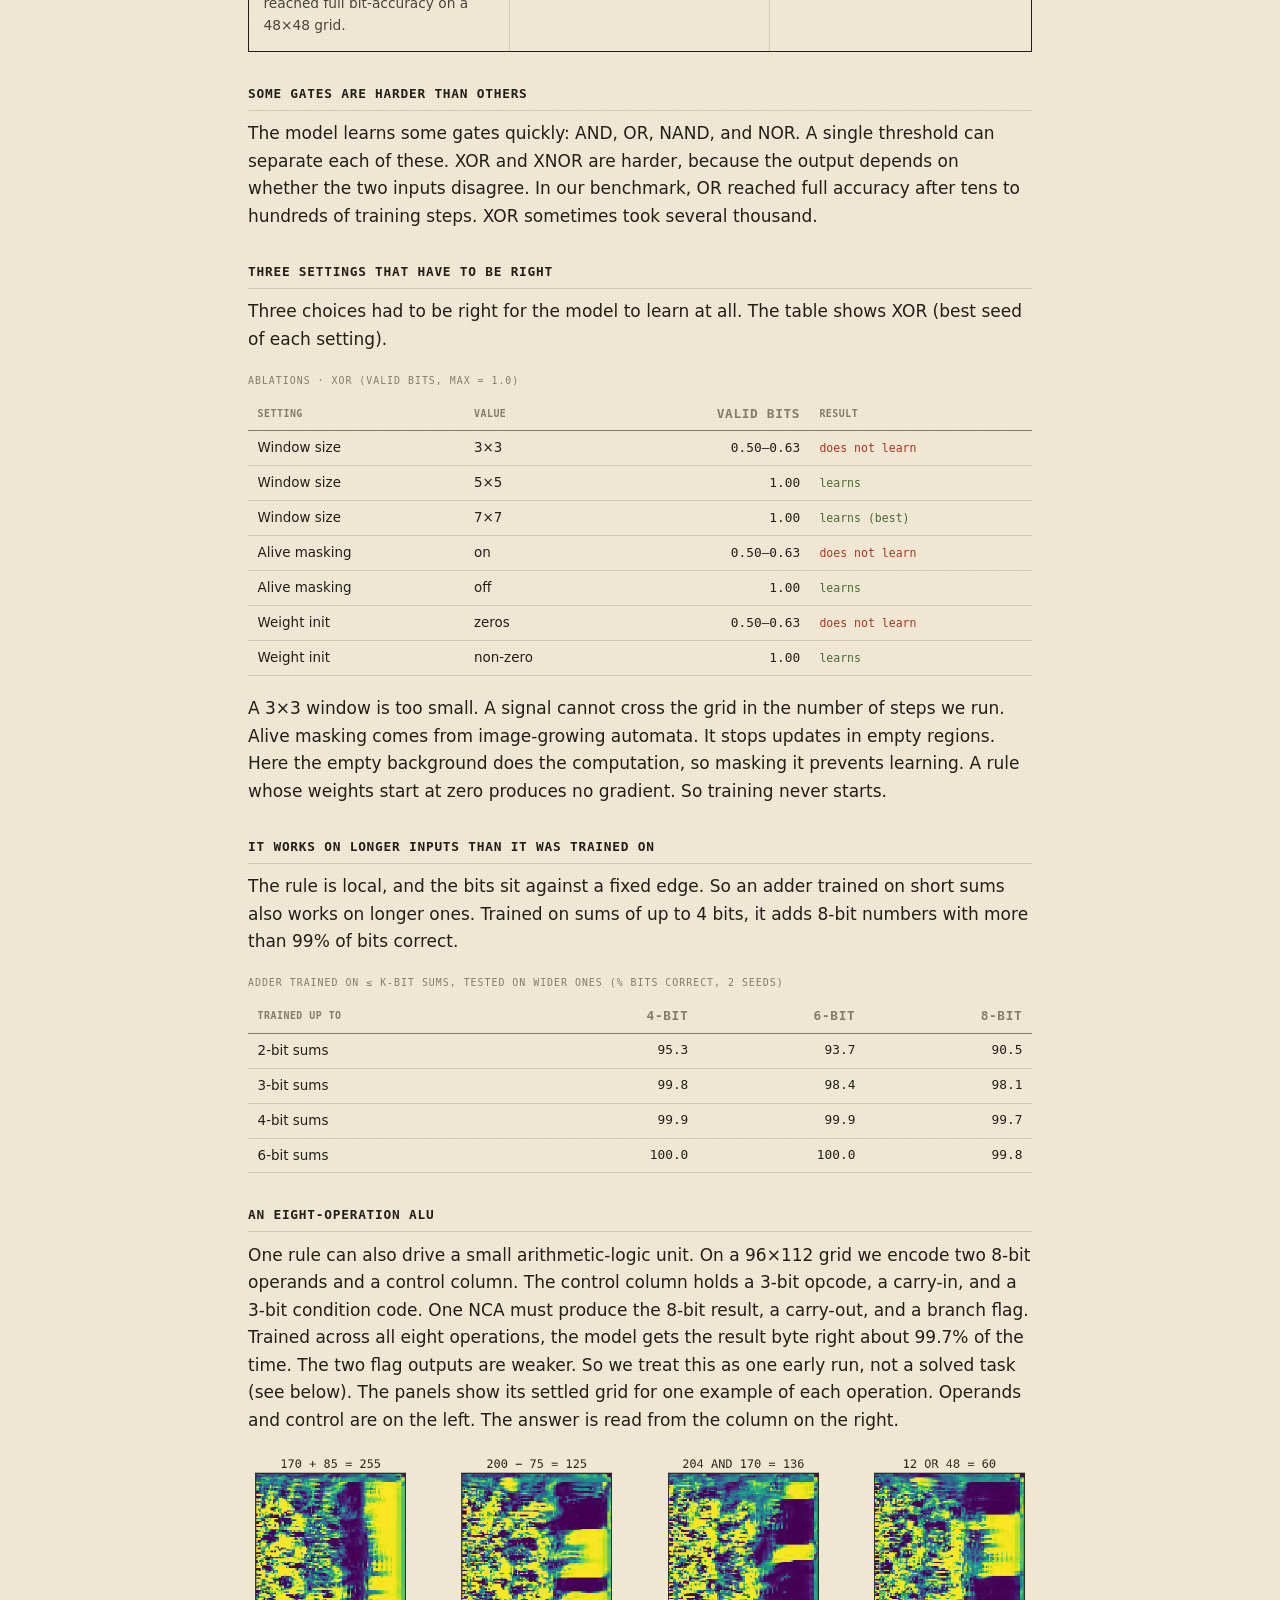
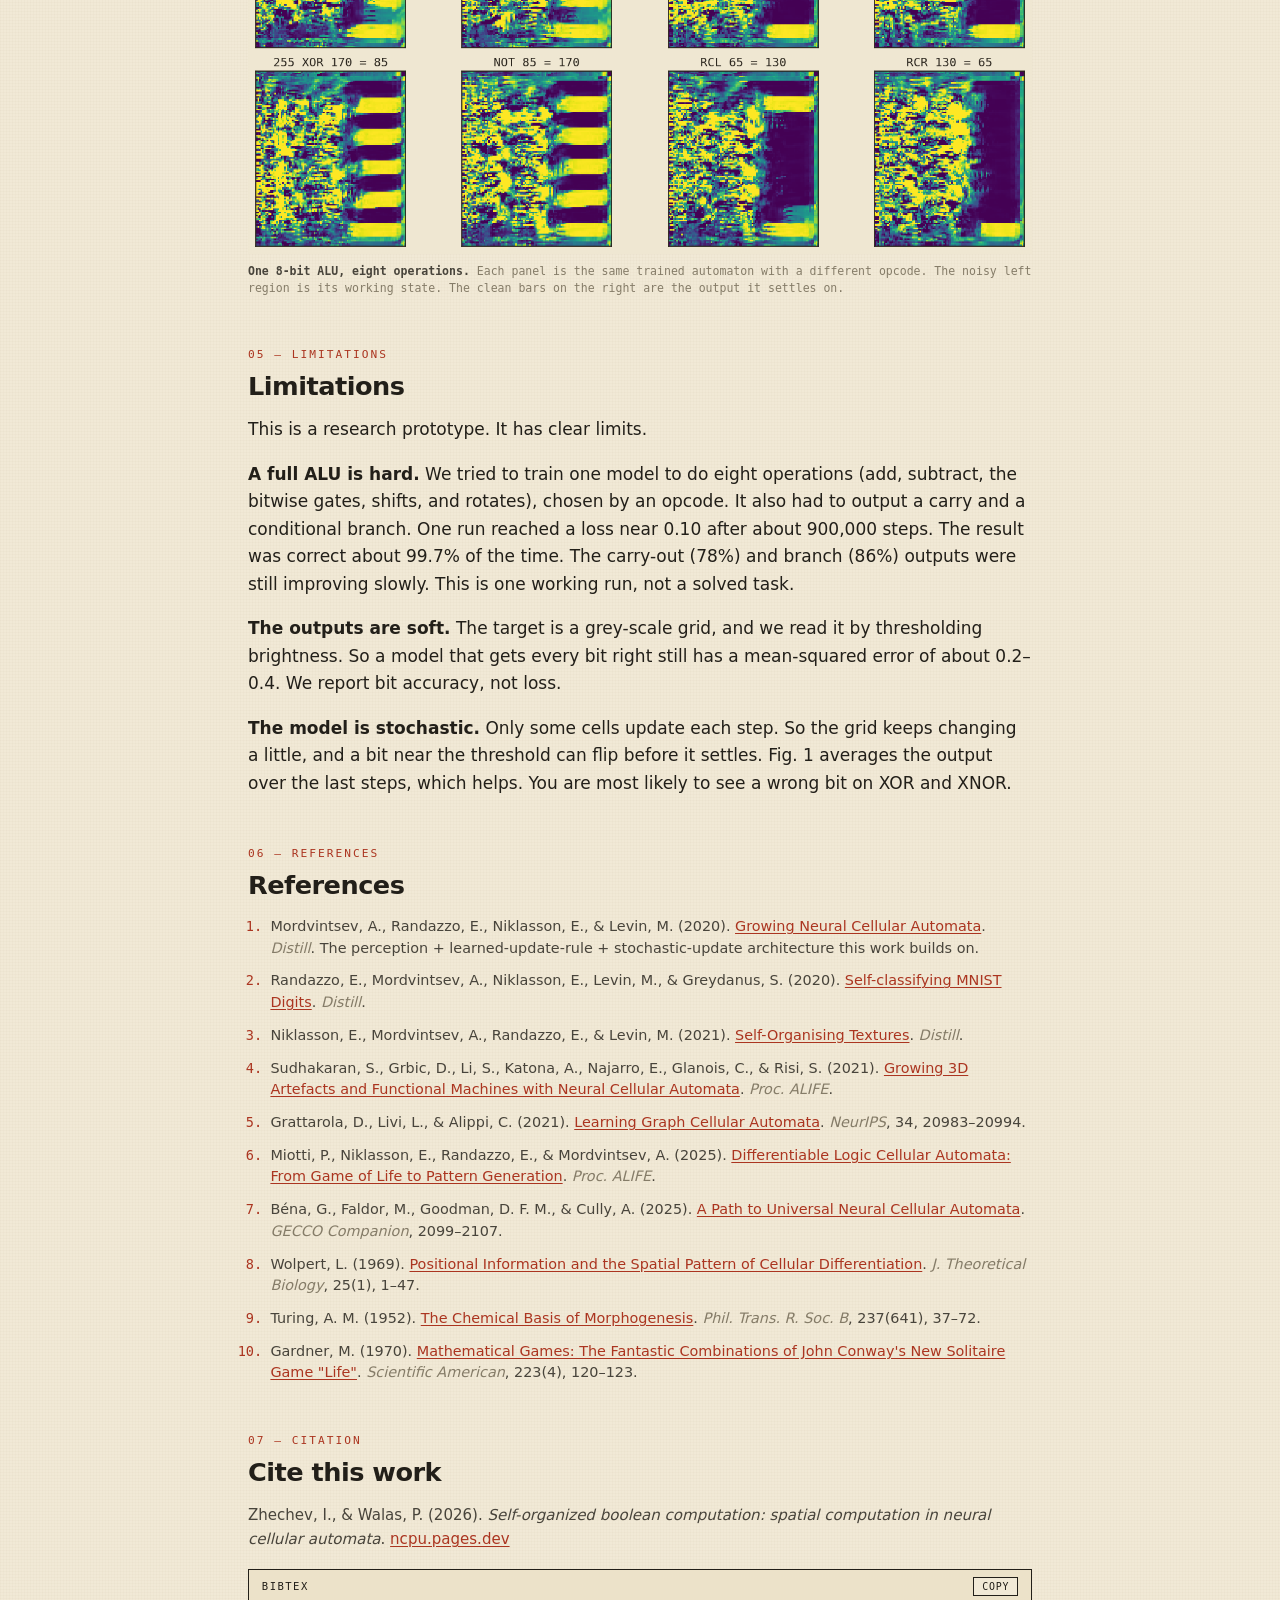
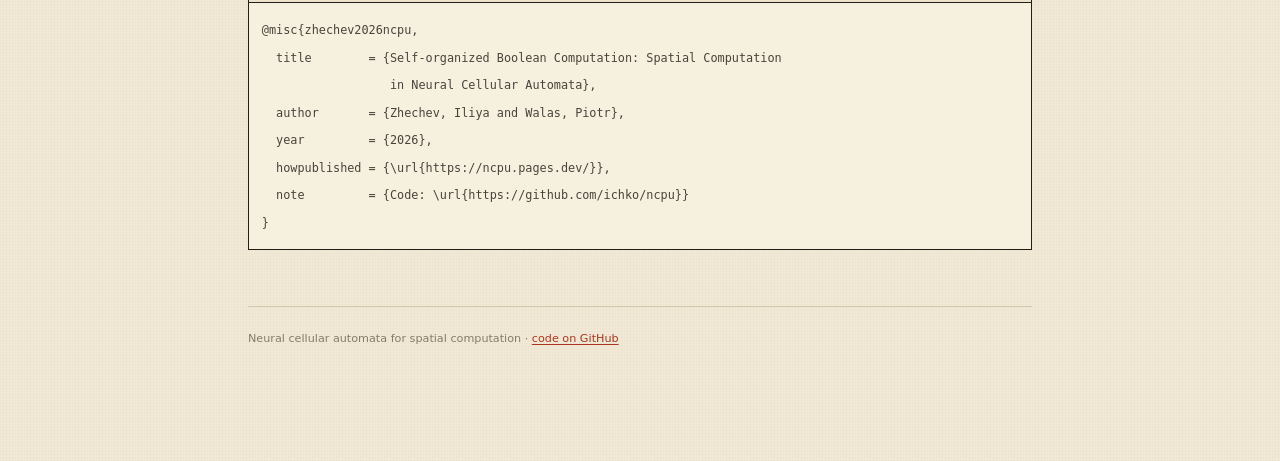
==== commit 2f9ad3b7: "Demo: add a citation block with BibTeX Co-Authored-By: Claude Opus 5 (1M context) <noreply@anthropic" ====
--- a/index.html
+++ b/index.html
@@ -194,11 +194,47 @@
     </ol>
   </section>
 
+  <!-- 07 -->
+  <section id="citation">
+    <div class="seclabel">07 — Citation</div>
+    <h2>Cite this work</h2>
+    <p class="cite-line">Zhechev, I., &amp; Walas, P. (2026). <em>Self-organized boolean computation: spatial computation in neural cellular automata</em>. <a href="https://ncpu.pages.dev/">ncpu.pages.dev</a></p>
+    <div class="bibbox">
+      <div class="hd"><span>BibTeX</span><button type="button" class="copybtn" id="copyBib">Copy</button></div>
+      <pre id="bibtex"><code>@misc{zhechev2026ncpu,
+  title        = {Self-organized Boolean Computation: Spatial Computation
+                  in Neural Cellular Automata},
+  author       = {Zhechev, Iliya and Walas, Piotr},
+  year         = {2026},
+  howpublished = {\url{https://ncpu.pages.dev/}},
+  note         = {Code: \url{https://github.com/ichko/ncpu}}
+}</code></pre>
+    </div>
+  </section>
+
   <footer>
     <p class="mono">Neural cellular automata for spatial computation · <a href="https://github.com/ichko/ncpu">code on GitHub</a></p>
   </footer>
 
 </div>
 <script type="module" src="js/app.js"></script>
+<script>
+  // copy the BibTeX entry; falls back to a manual selection when the clipboard is blocked
+  document.getElementById('copyBib').addEventListener('click', (e) => {
+    const btn = e.currentTarget;
+    const text = document.getElementById('bibtex').innerText;
+    navigator.clipboard.writeText(text).then(() => {
+      btn.textContent = 'Copied';
+      setTimeout(() => { btn.textContent = 'Copy'; }, 1500);
+    }).catch(() => {
+      const r = document.createRange();
+      r.selectNodeContents(document.getElementById('bibtex'));
+      const s = window.getSelection();
+      s.removeAllRanges();
+      s.addRange(r);
+      btn.textContent = 'Select all';
+    });
+  });
+</script>
 </body>
 </html>
--- a/css/style.css
+++ b/css/style.css
@@ -217,6 +217,19 @@
 ol.refs li::marker { color: var(--accent); font-family: var(--mono); font-size: 0.85rem; }
 ol.refs em { color: var(--ink-3); }
 
+/* ---- citation block ------------------------------------------------------ */
+.cite-line { font-size: 0.94rem; color: var(--ink-2); }
+.bibbox { border: 1px solid var(--ink); background: var(--panel); margin-top: 1.1rem; }
+.bibbox > .hd { display: flex; justify-content: space-between; align-items: center;
+  font-family: var(--mono); font-size: 0.66rem; letter-spacing: 0.14em; text-transform: uppercase;
+  color: var(--ink); background: var(--paper-2); border-bottom: 1px solid var(--ink); padding: 0.4rem 0.8rem; }
+.copybtn { font-family: var(--mono); font-size: 0.62rem; letter-spacing: 0.08em; text-transform: uppercase;
+  cursor: pointer; background: var(--paper); color: var(--ink); border: 1px solid var(--ink); padding: 0.2rem 0.5rem; }
+.copybtn:hover { background: var(--accent); color: var(--paper); }
+.bibbox pre { margin: 0; padding: 0.8rem; overflow-x: auto; }
+.bibbox code { font-family: var(--mono); font-size: 0.74rem; line-height: 1.55; color: var(--ink-2);
+  background: none; padding: 0; white-space: pre; }
+
 footer { border-top: 1px solid var(--rule); margin-top: 3.5rem; padding-top: 1.4rem; font-size: 0.84rem; color: var(--ink-2); }
 footer .mono { color: var(--ink-3); font-size: 0.7rem; }
 
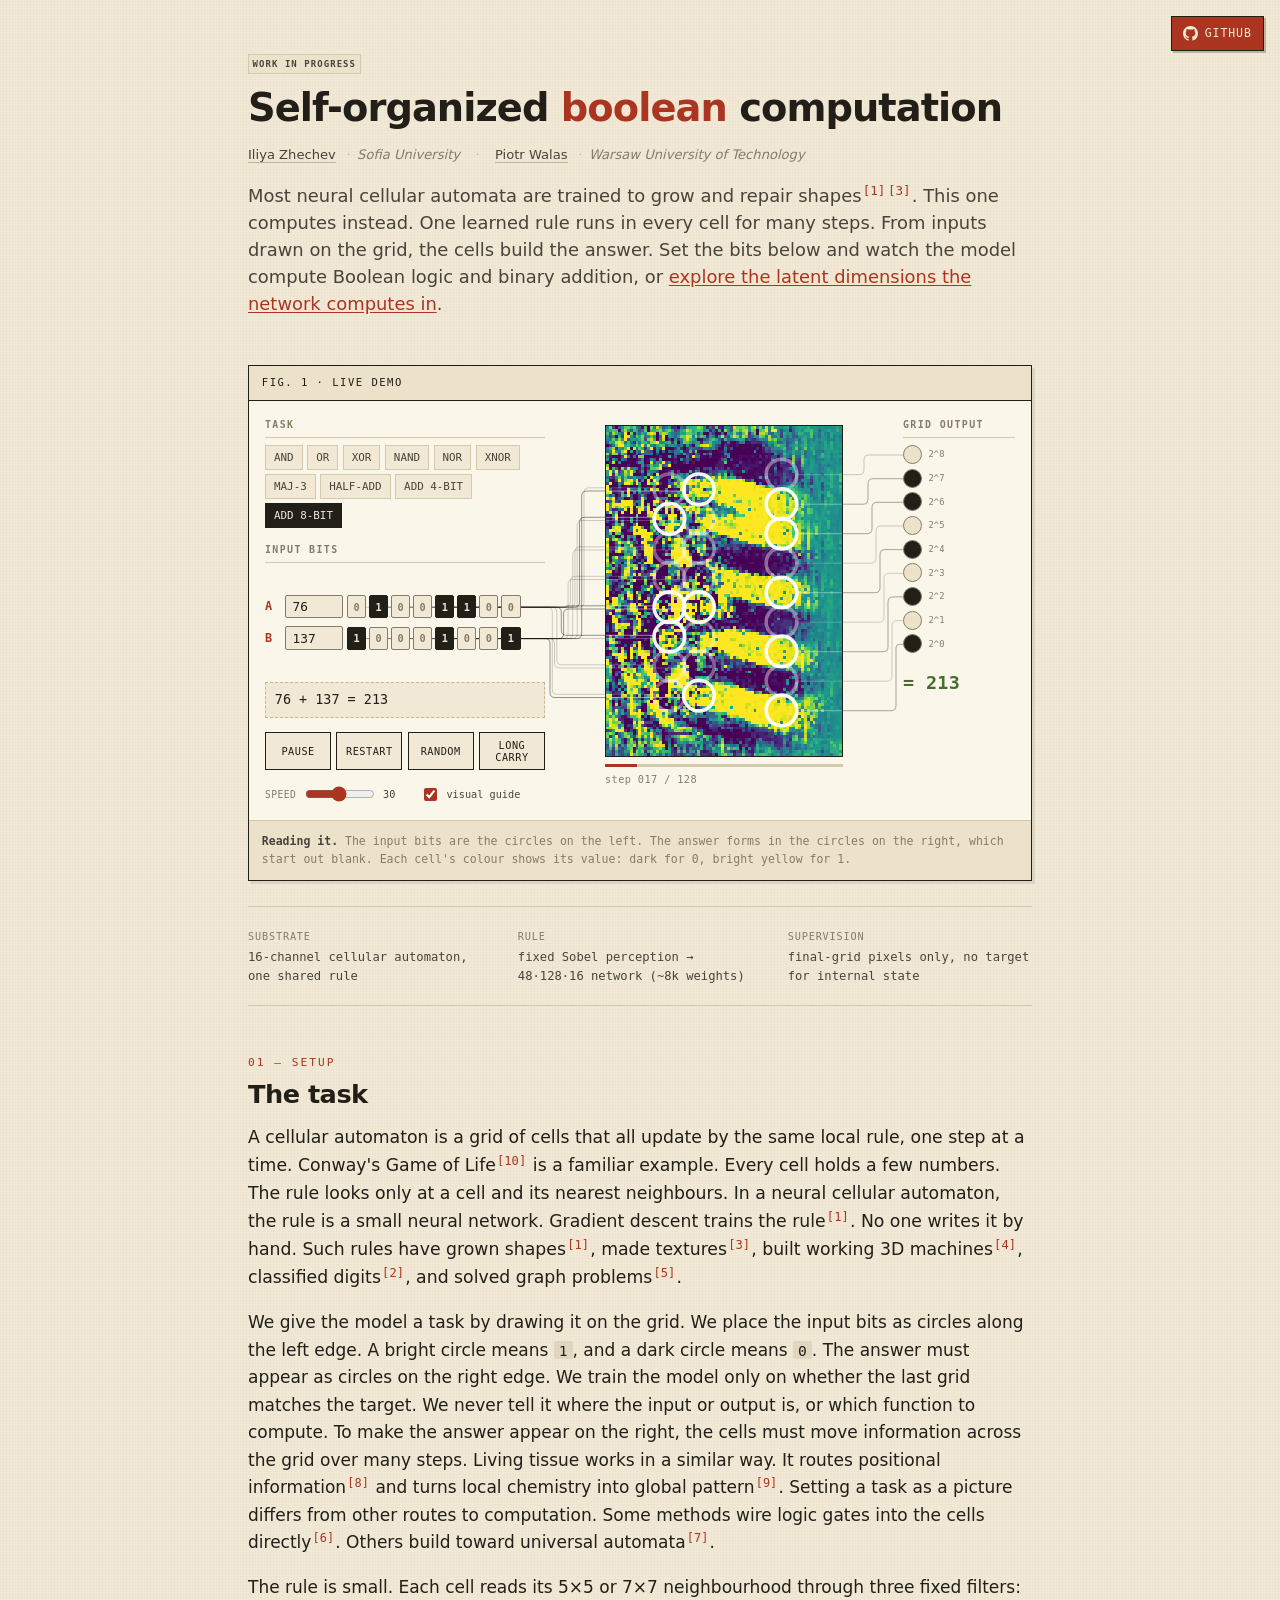
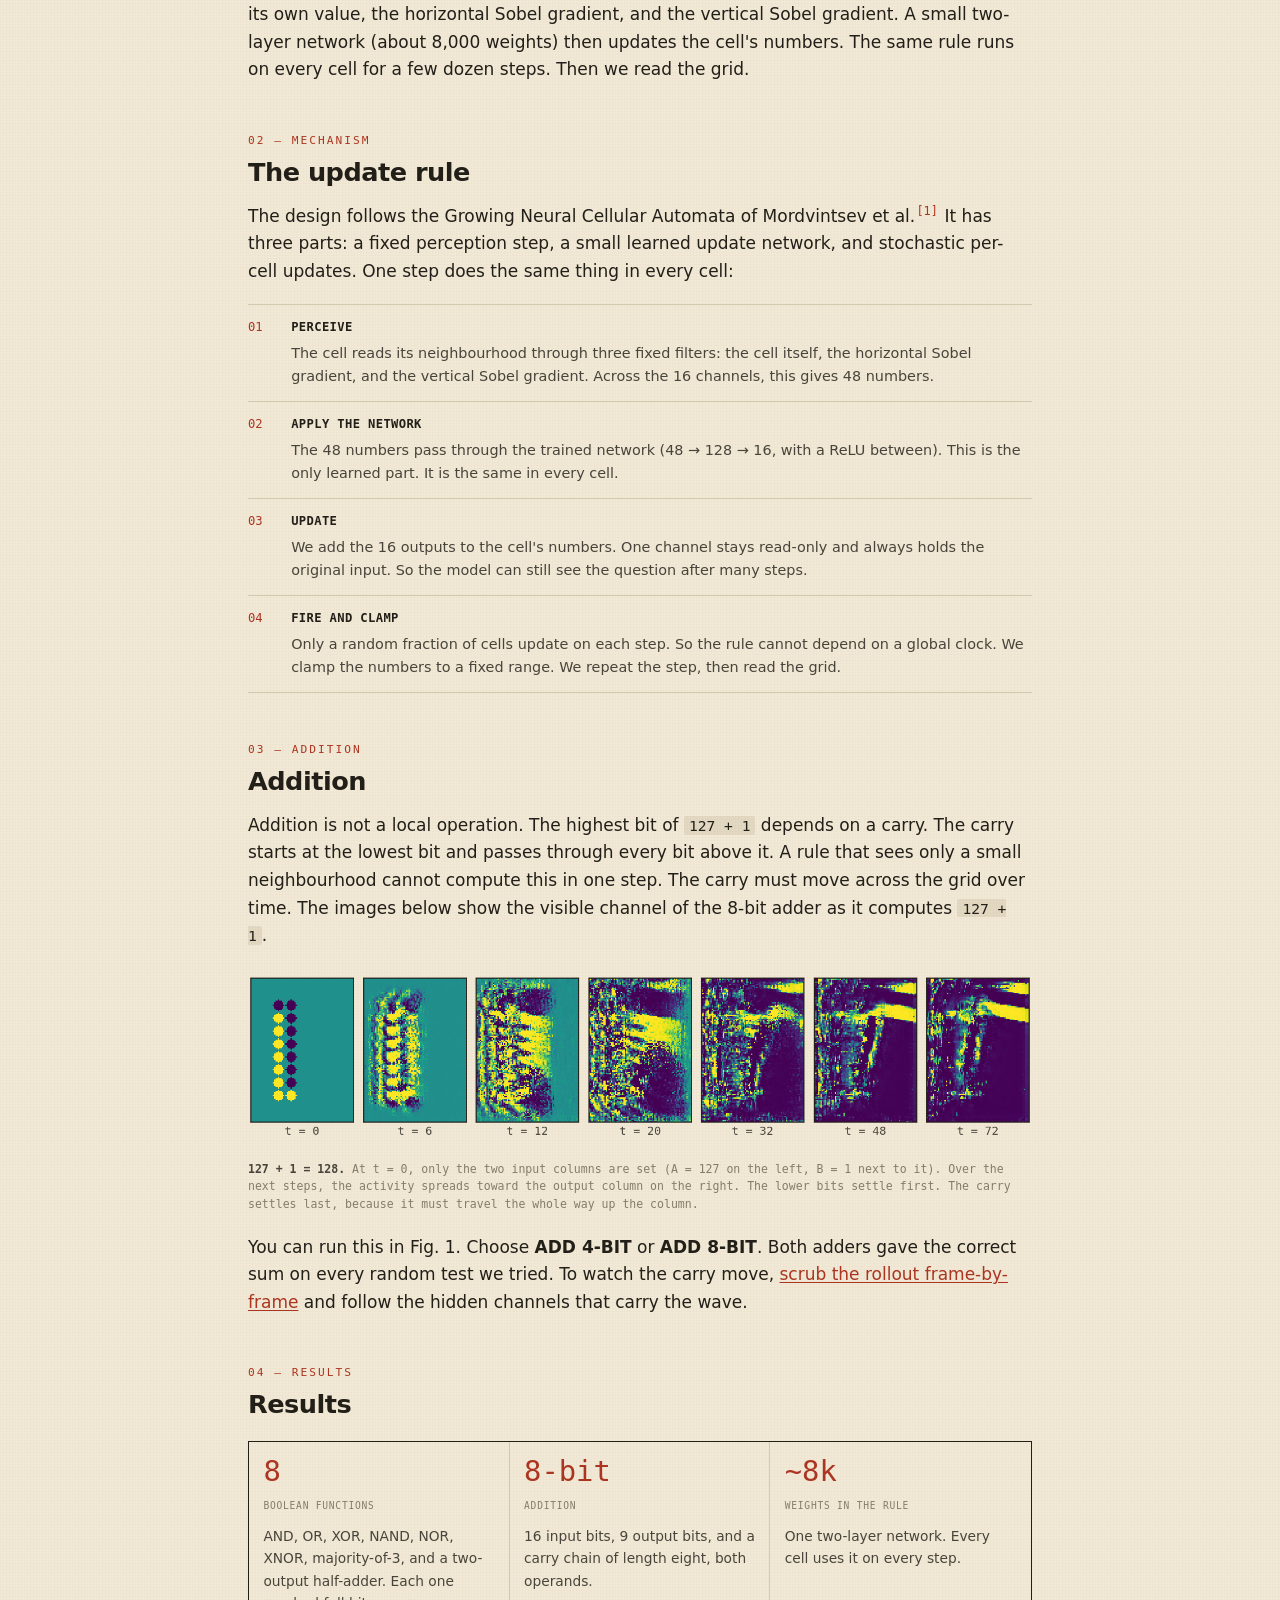
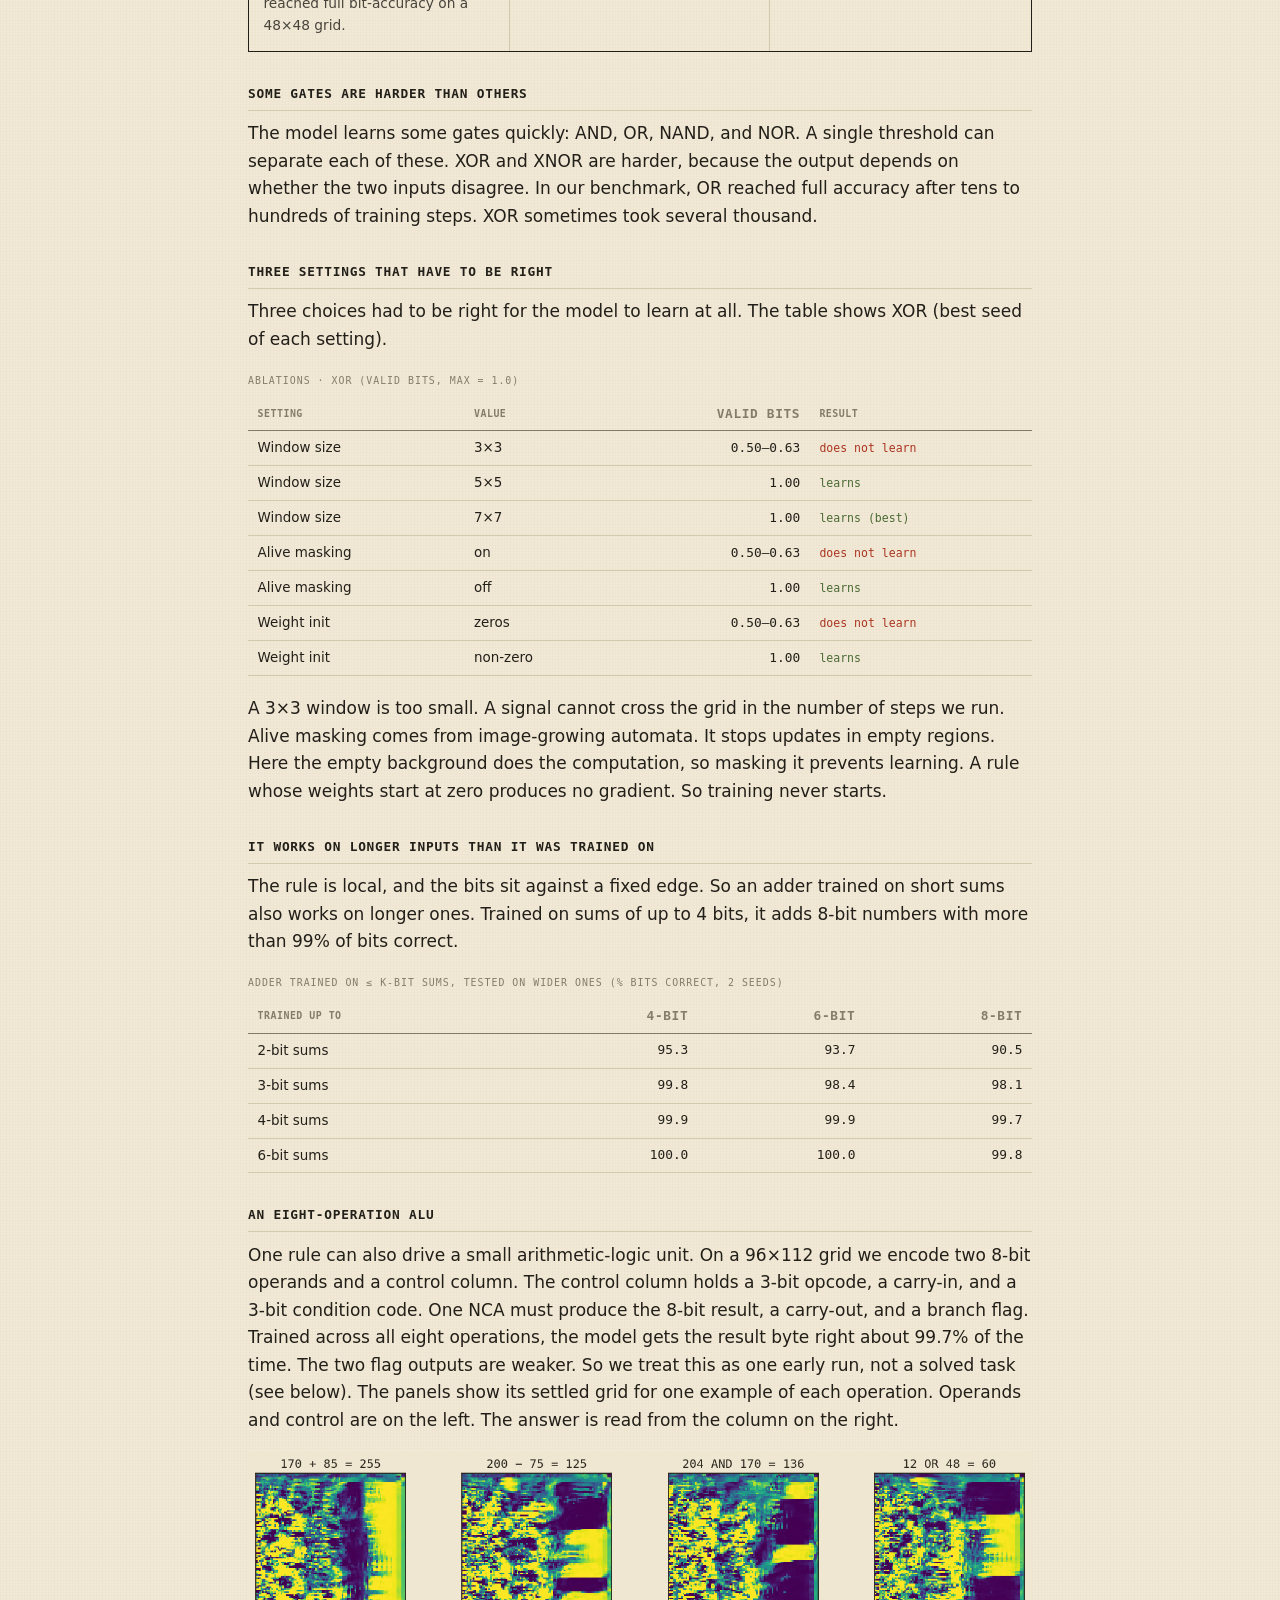
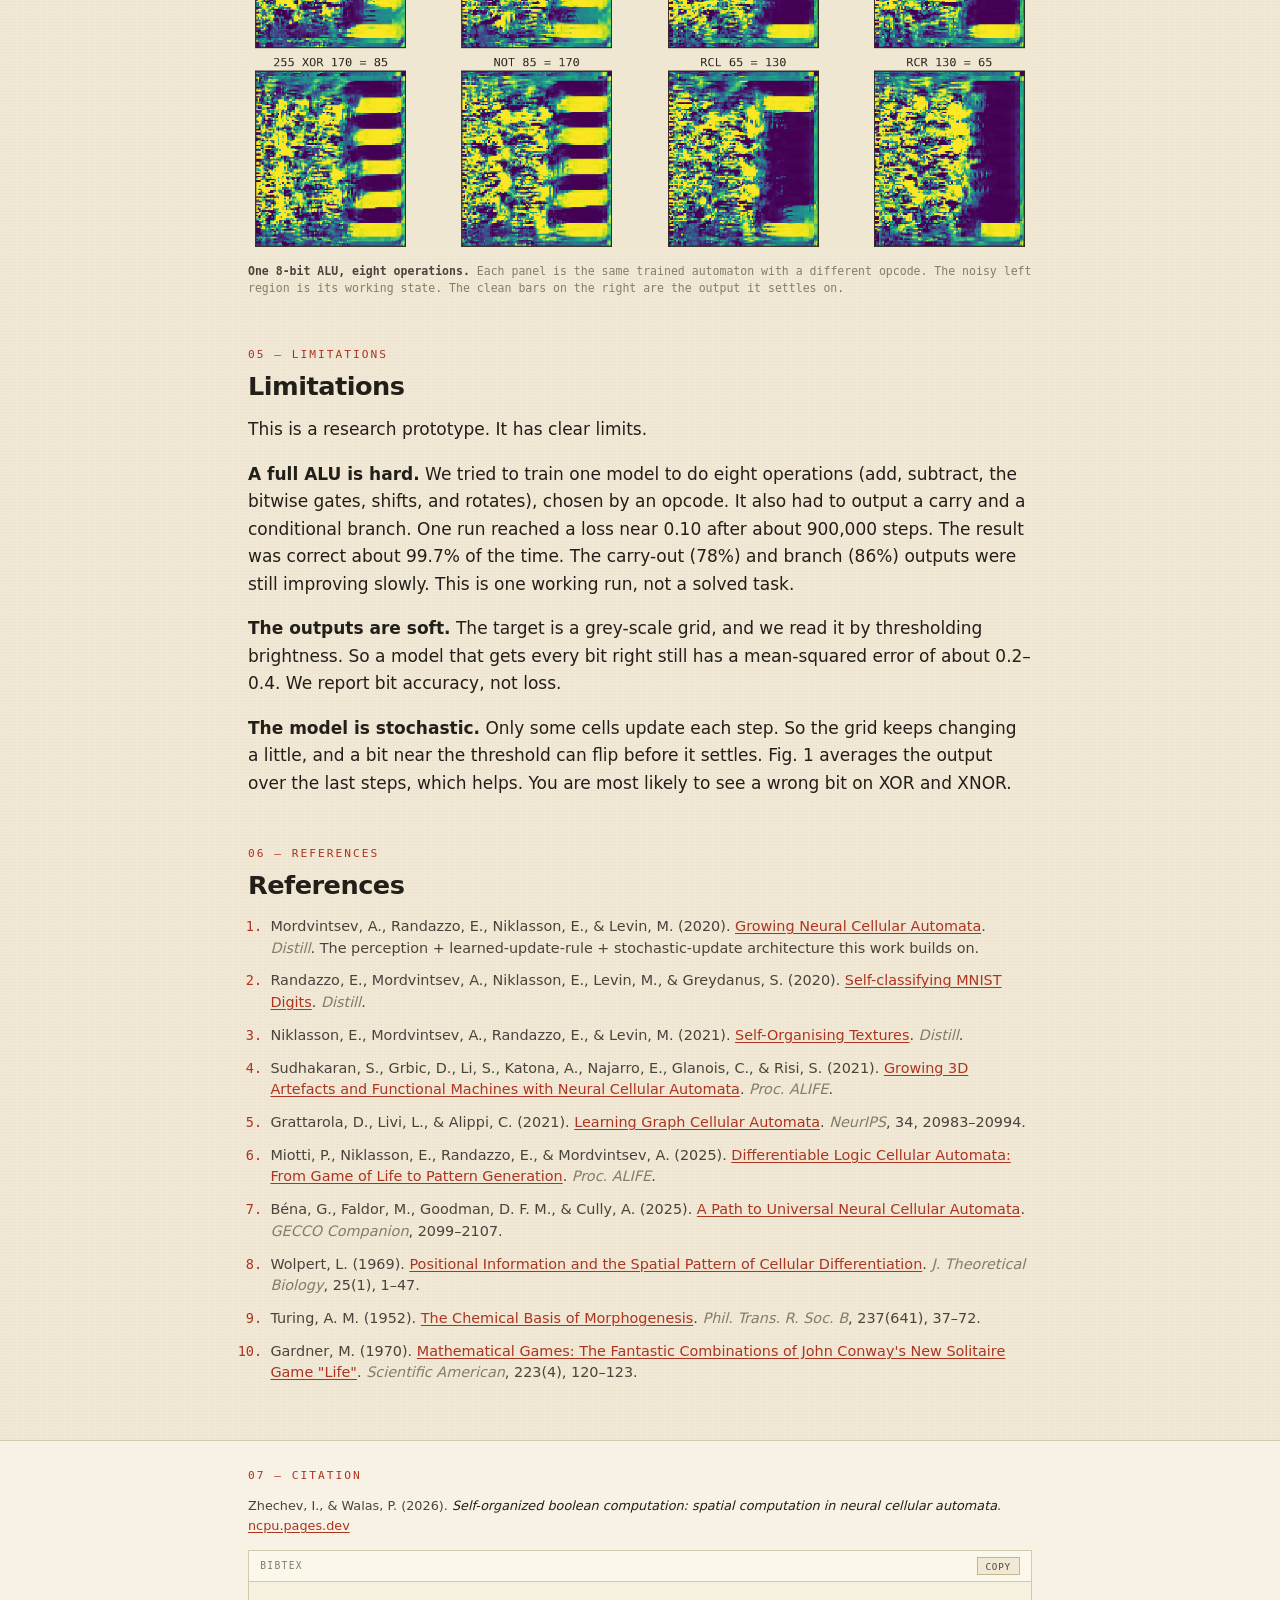
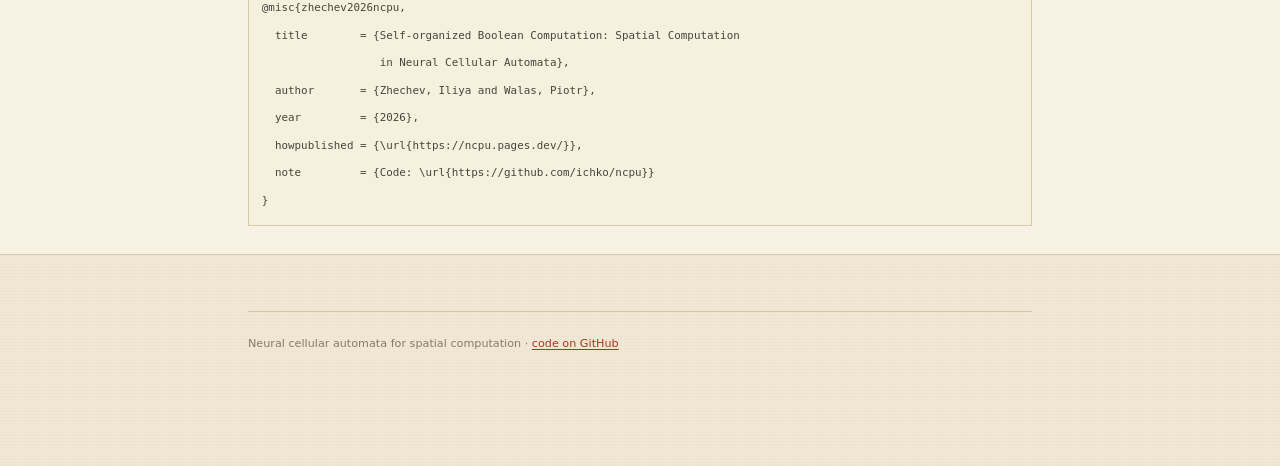
==== commit 6d0b92ac: "Demo: citation band — full-bleed, faint, smaller type Co-Authored-By: Claude Opus 5 (1M context) <no" ====
--- a/index.html
+++ b/index.html
@@ -195,13 +195,13 @@
   </section>
 
   <!-- 07 -->
-  <section id="citation">
-    <div class="seclabel">07 — Citation</div>
-    <h2>Cite this work</h2>
-    <p class="cite-line">Zhechev, I., &amp; Walas, P. (2026). <em>Self-organized boolean computation: spatial computation in neural cellular automata</em>. <a href="https://ncpu.pages.dev/">ncpu.pages.dev</a></p>
-    <div class="bibbox">
-      <div class="hd"><span>BibTeX</span><button type="button" class="copybtn" id="copyBib">Copy</button></div>
-      <pre id="bibtex"><code>@misc{zhechev2026ncpu,
+  <section id="citation" class="citeband">
+    <div class="citeband-inner">
+      <div class="seclabel">07 — Citation</div>
+      <p class="cite-line">Zhechev, I., &amp; Walas, P. (2026). <em>Self-organized boolean computation: spatial computation in neural cellular automata</em>. <a href="https://ncpu.pages.dev/">ncpu.pages.dev</a></p>
+      <div class="bibbox">
+        <div class="hd"><span>BibTeX</span><button type="button" class="copybtn" id="copyBib">Copy</button></div>
+        <pre id="bibtex"><code>@misc{zhechev2026ncpu,
   title        = {Self-organized Boolean Computation: Spatial Computation
                   in Neural Cellular Automata},
   author       = {Zhechev, Iliya and Walas, Piotr},
@@ -209,6 +209,7 @@
   howpublished = {\url{https://ncpu.pages.dev/}},
   note         = {Code: \url{https://github.com/ichko/ncpu}}
 }</code></pre>
+      </div>
     </div>
   </section>
 
--- a/css/style.css
+++ b/css/style.css
@@ -33,6 +33,7 @@
   line-height: 1.62;
   -webkit-font-smoothing: antialiased;
   text-rendering: optimizeLegibility;
+  overflow-x: hidden;   /* the full-bleed citation band uses 100vw */
 }
 
 .wrap { max-width: 52rem; margin: 0 auto; padding: 3rem 1.5rem 6rem; }
@@ -217,17 +218,30 @@
 ol.refs li::marker { color: var(--accent); font-family: var(--mono); font-size: 0.85rem; }
 ol.refs em { color: var(--ink-3); }
 
-/* ---- citation block ------------------------------------------------------ */
-.cite-line { font-size: 0.94rem; color: var(--ink-2); }
-.bibbox { border: 1px solid var(--ink); background: var(--panel); margin-top: 1.1rem; }
+/* ---- citation block ------------------------------------------------------
+   Full-bleed band: breaks out of .wrap to the viewport edges, faint and light,
+   with the text held to the same measure as the rest of the page. */
+.citeband {
+  width: 100vw; margin-left: calc(50% - 50vw); margin-right: calc(50% - 50vw);
+  margin-top: 3.5rem; padding: 1.6rem 0 1.8rem;
+  background: rgba(255,252,244,0.55);
+  border-top: 1px solid var(--rule); border-bottom: 1px solid var(--rule);
+}
+.citeband-inner { max-width: 52rem; margin: 0 auto; padding: 0 1.5rem; }
+.citeband .seclabel { margin-bottom: 0.7rem; }
+.cite-line { font-size: 0.8rem; line-height: 1.55; color: var(--ink-2); margin: 0; }
+.cite-line em { color: var(--ink); font-style: italic; }
+.bibbox { border: 1px solid var(--rule); background: var(--panel); margin-top: 0.9rem; }
 .bibbox > .hd { display: flex; justify-content: space-between; align-items: center;
-  font-family: var(--mono); font-size: 0.66rem; letter-spacing: 0.14em; text-transform: uppercase;
-  color: var(--ink); background: var(--paper-2); border-bottom: 1px solid var(--ink); padding: 0.4rem 0.8rem; }
-.copybtn { font-family: var(--mono); font-size: 0.62rem; letter-spacing: 0.08em; text-transform: uppercase;
-  cursor: pointer; background: var(--paper); color: var(--ink); border: 1px solid var(--ink); padding: 0.2rem 0.5rem; }
-.copybtn:hover { background: var(--accent); color: var(--paper); }
-.bibbox pre { margin: 0; padding: 0.8rem; overflow-x: auto; }
-.bibbox code { font-family: var(--mono); font-size: 0.74rem; line-height: 1.55; color: var(--ink-2);
+  font-family: var(--mono); font-size: 0.6rem; letter-spacing: 0.14em; text-transform: uppercase;
+  color: var(--ink-3); background: rgba(255,252,244,0.6); border-bottom: 1px solid var(--rule);
+  padding: 0.35rem 0.7rem; }
+.copybtn { font-family: var(--mono); font-size: 0.58rem; letter-spacing: 0.08em; text-transform: uppercase;
+  cursor: pointer; background: var(--paper); color: var(--ink-2); border: 1px solid var(--rule-2);
+  padding: 0.18rem 0.5rem; }
+.copybtn:hover { background: var(--accent); color: var(--paper); border-color: var(--accent); }
+.bibbox pre { margin: 0; padding: 0.7rem 0.8rem; overflow-x: auto; }
+.bibbox code { font-family: var(--mono); font-size: 0.68rem; line-height: 1.55; color: var(--ink-2);
   background: none; padding: 0; white-space: pre; }
 
 footer { border-top: 1px solid var(--rule); margin-top: 3.5rem; padding-top: 1.4rem; font-size: 0.84rem; color: var(--ink-2); }
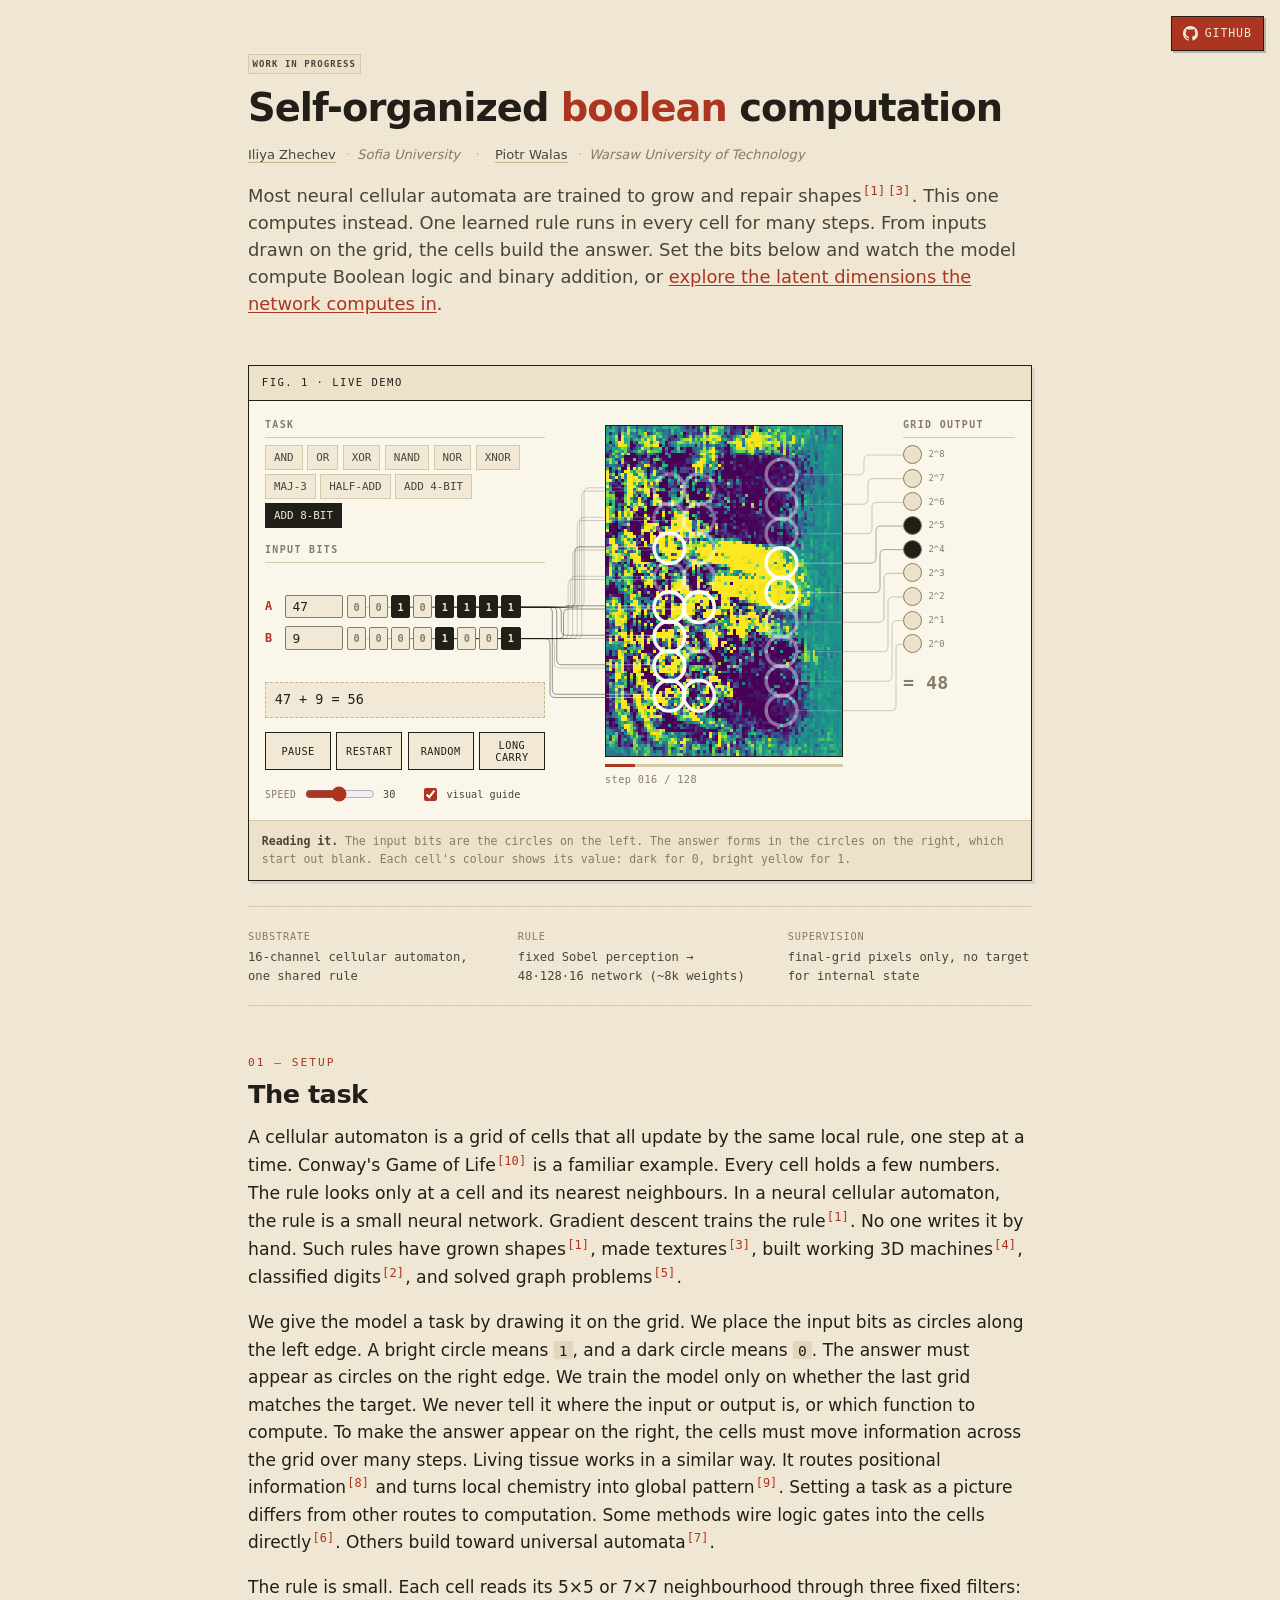
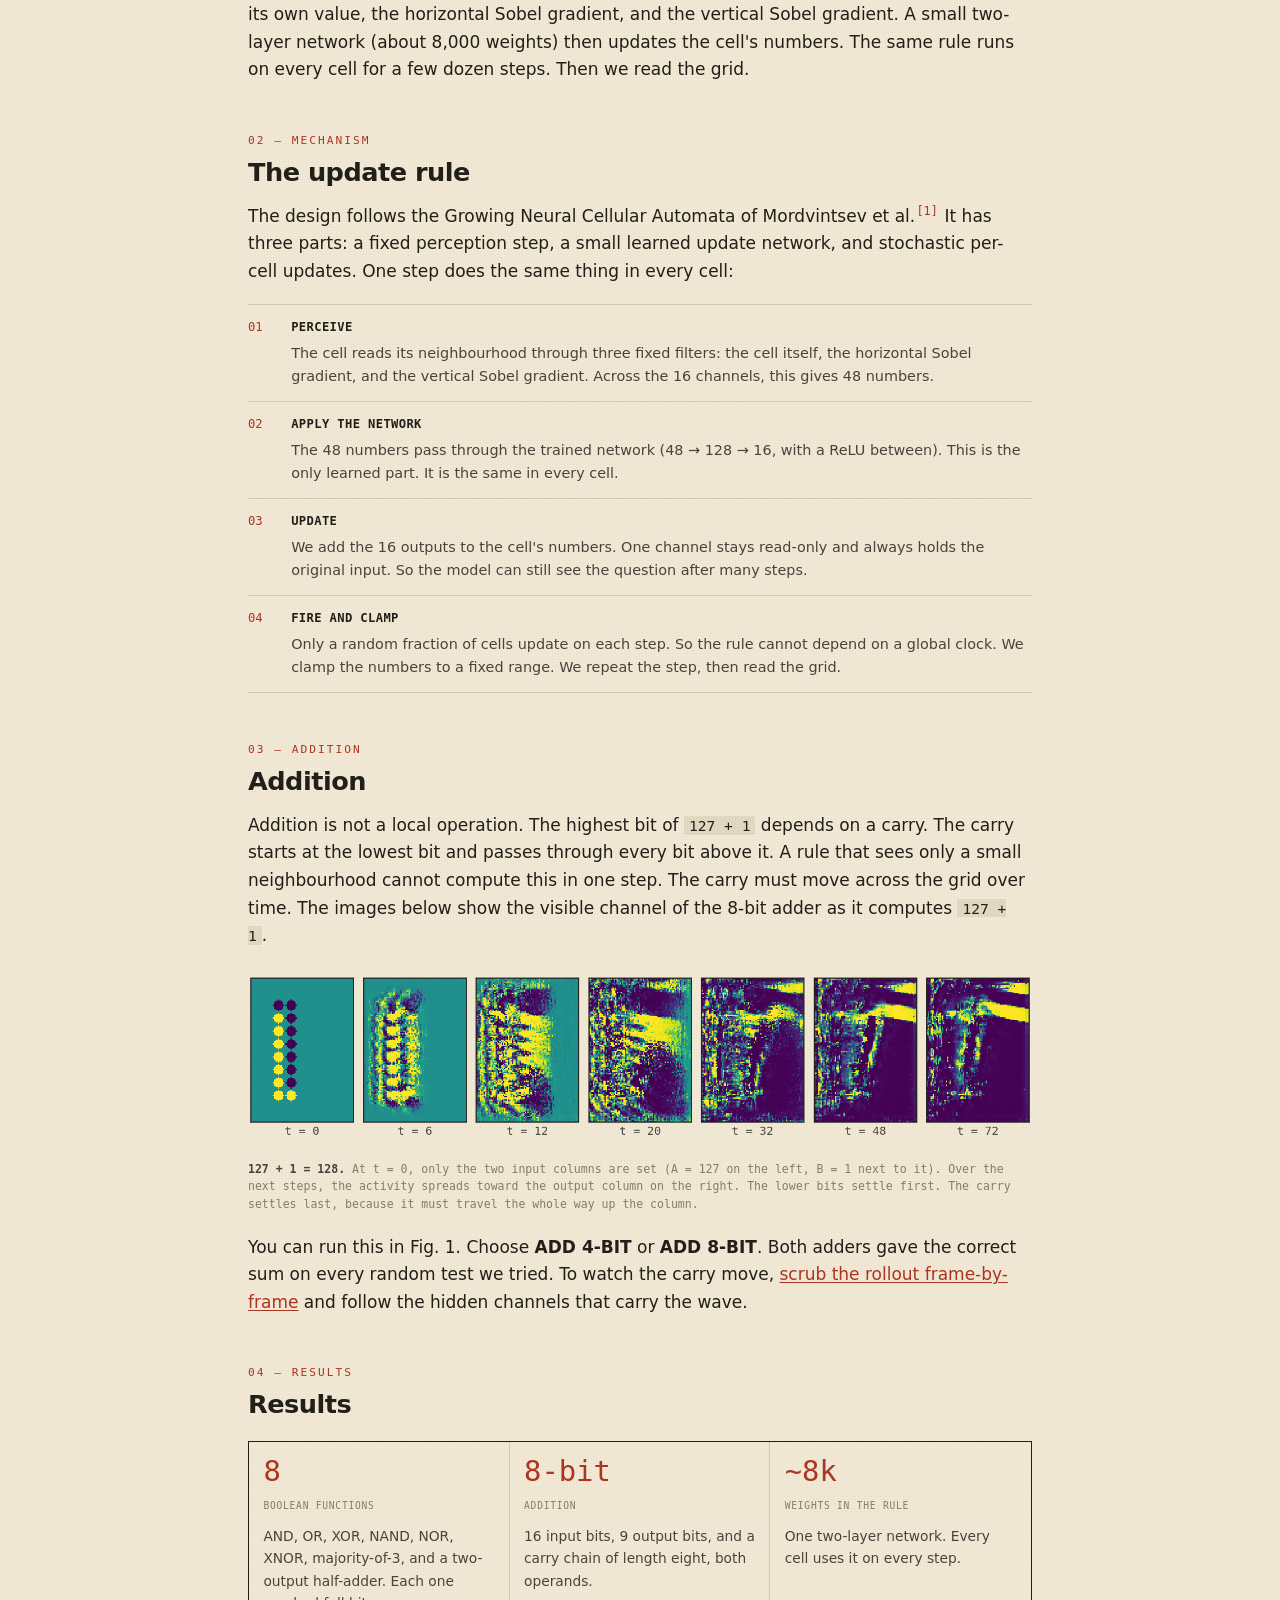
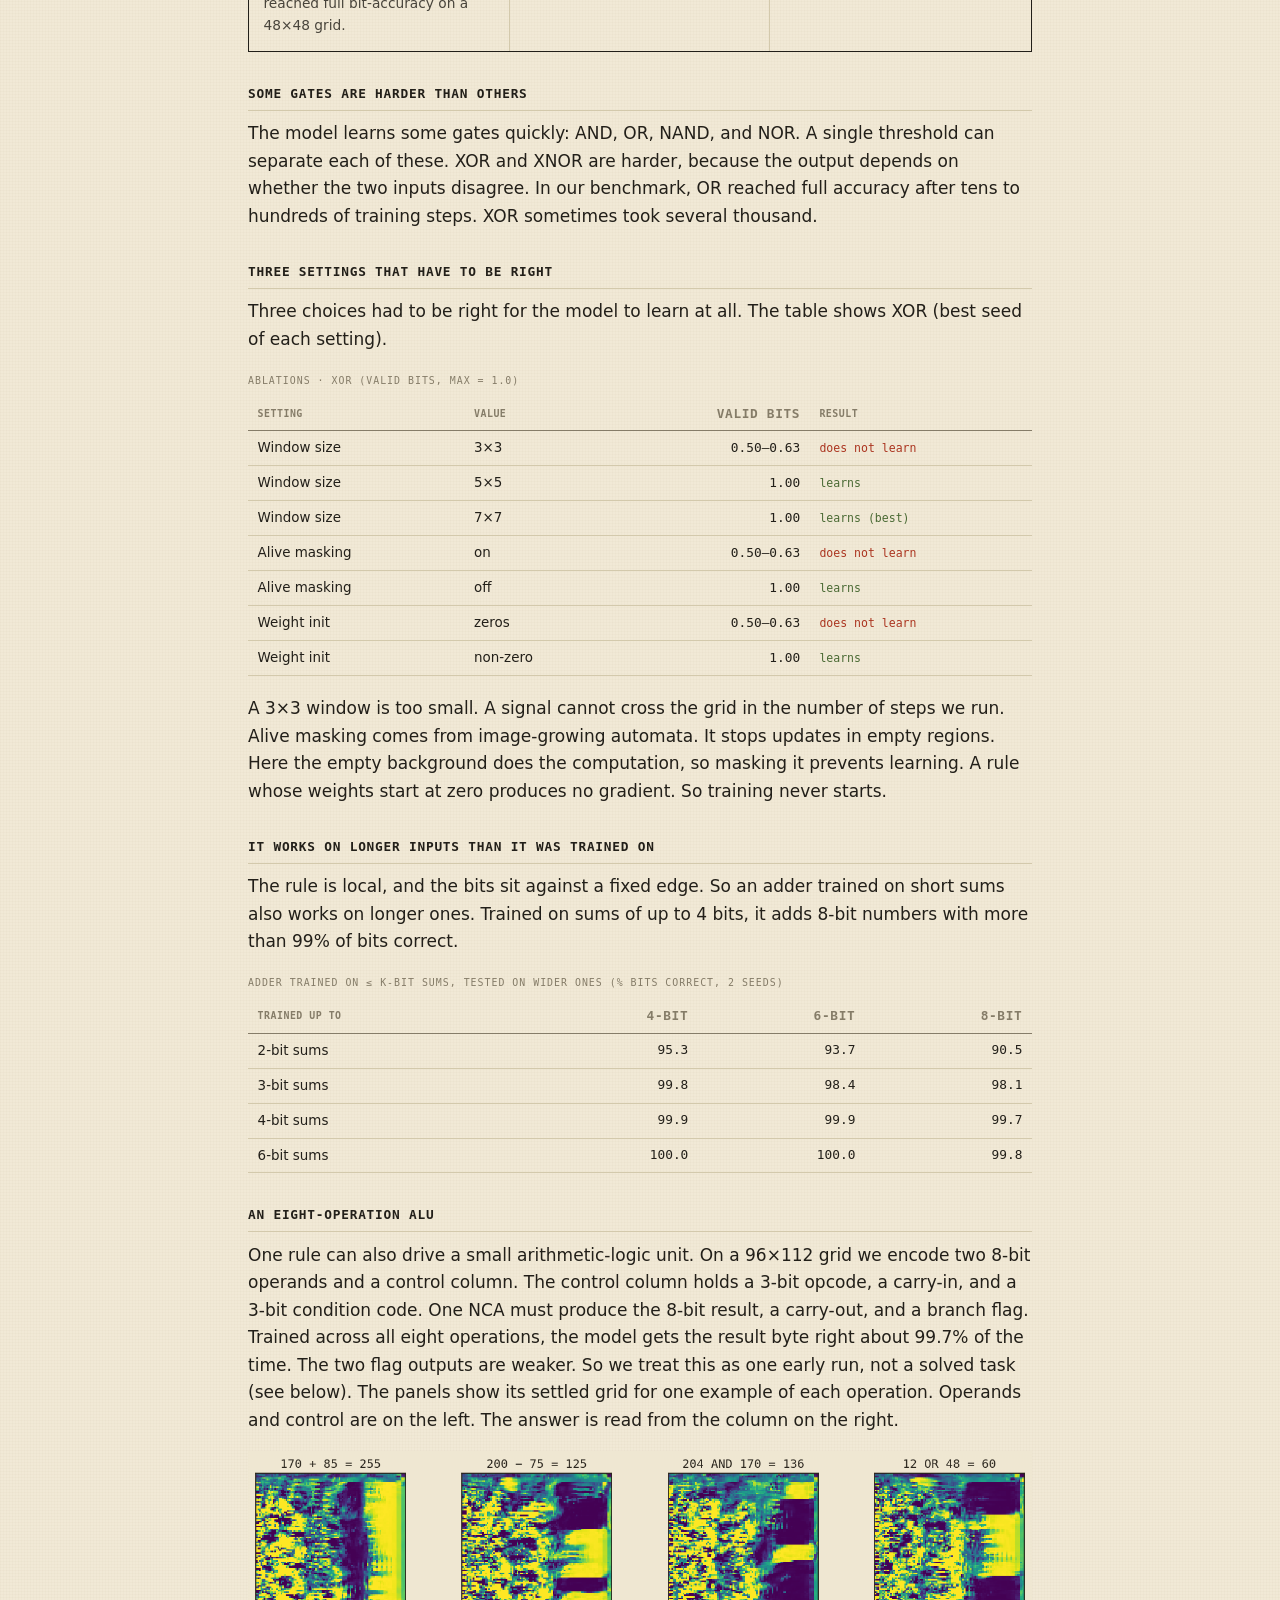
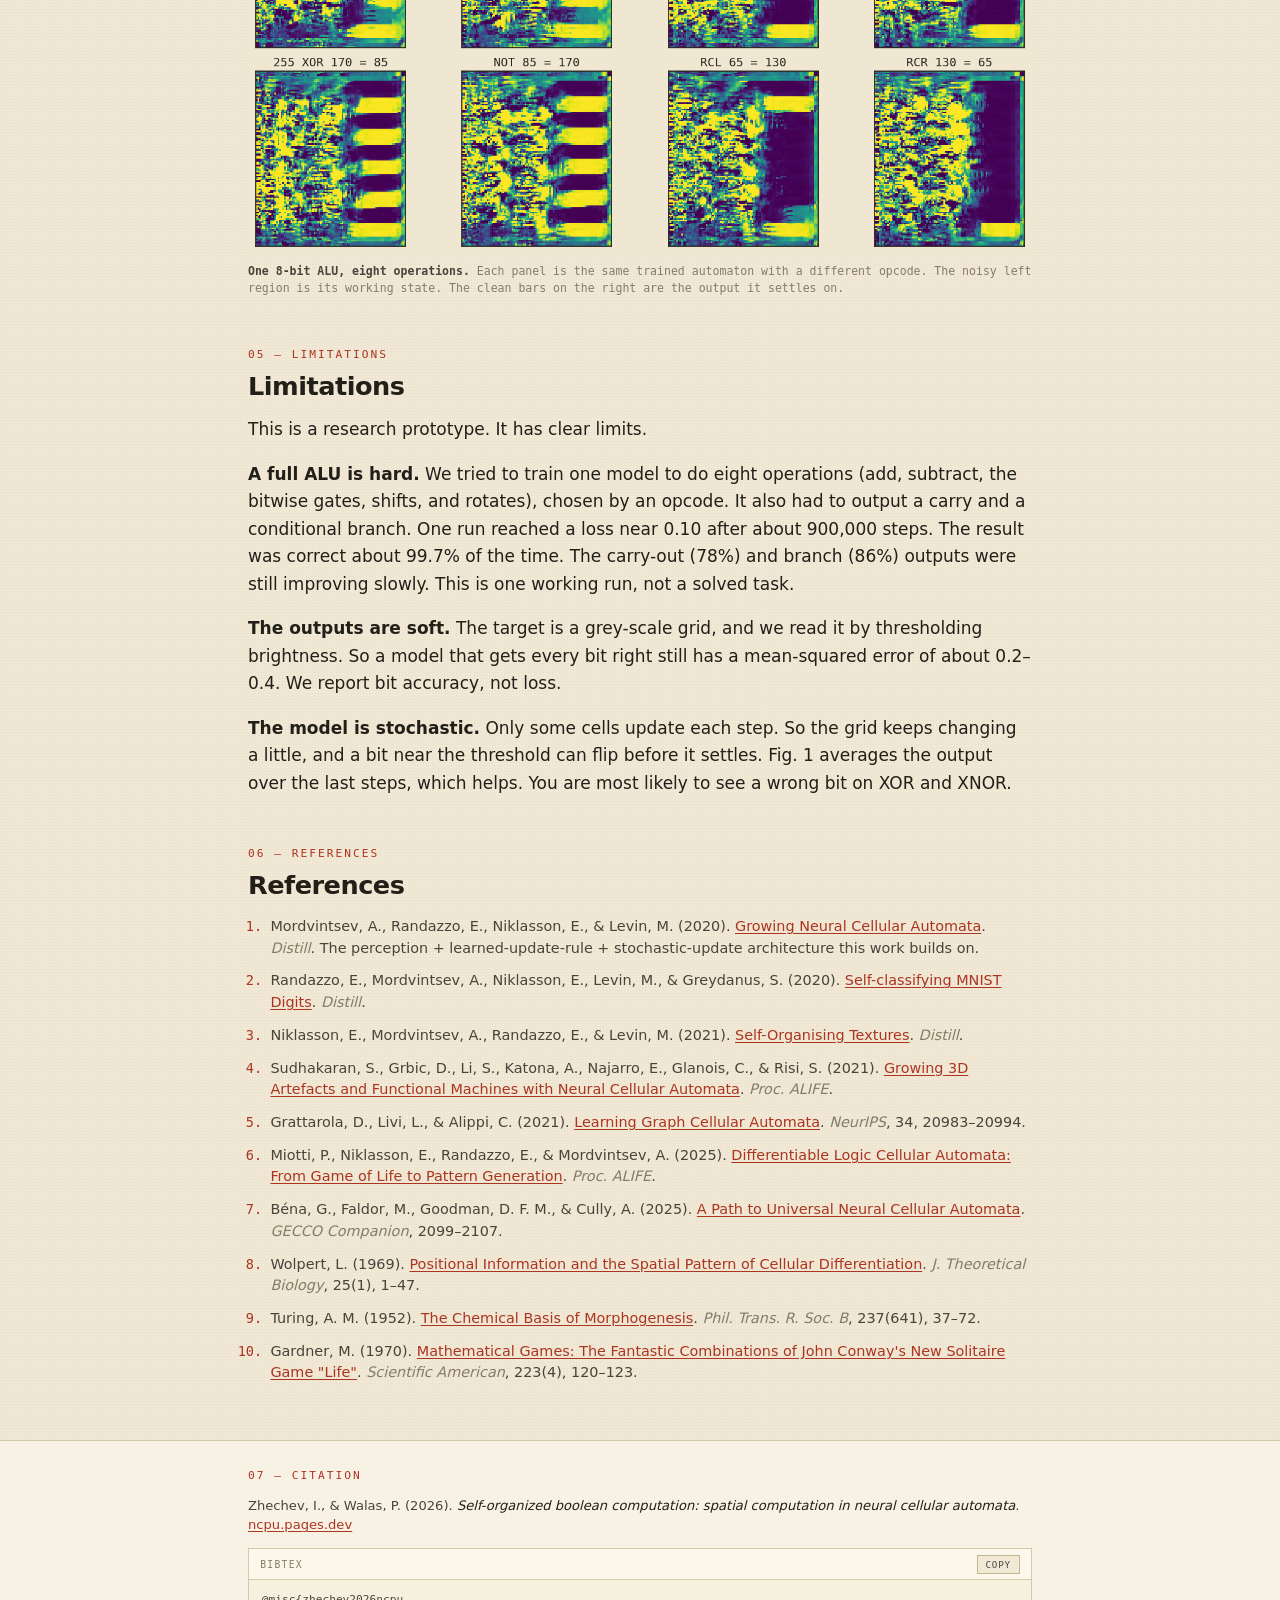
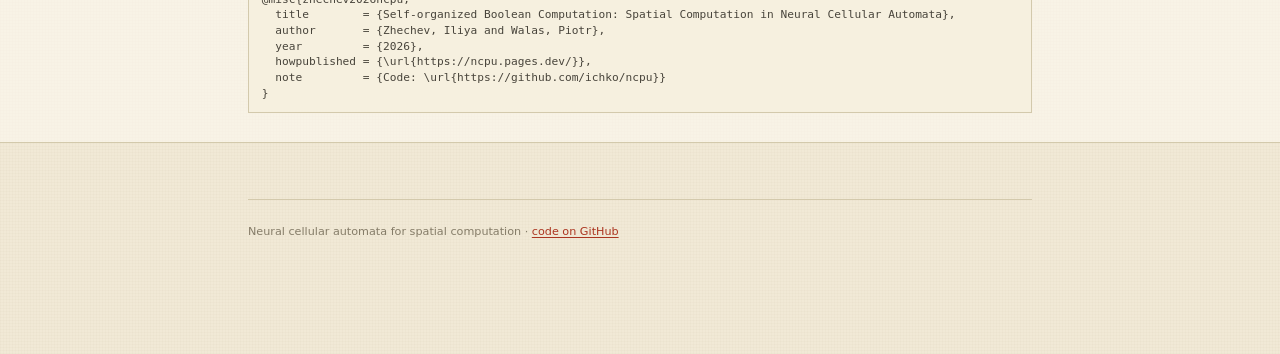
==== commit 9ffc7051: "Demo: fix citation block leading and un-wrap the BibTeX title Co-Authored-By: Claude Opus 5 (1M cont" ====
--- a/index.html
+++ b/index.html
@@ -202,8 +202,7 @@
       <div class="bibbox">
         <div class="hd"><span>BibTeX</span><button type="button" class="copybtn" id="copyBib">Copy</button></div>
         <pre id="bibtex"><code>@misc{zhechev2026ncpu,
-  title        = {Self-organized Boolean Computation: Spatial Computation
-                  in Neural Cellular Automata},
+  title        = {Self-organized Boolean Computation: Spatial Computation in Neural Cellular Automata},
   author       = {Zhechev, Iliya and Walas, Piotr},
   year         = {2026},
   howpublished = {\url{https://ncpu.pages.dev/}},
--- a/css/style.css
+++ b/css/style.css
@@ -229,7 +229,7 @@
 }
 .citeband-inner { max-width: 52rem; margin: 0 auto; padding: 0 1.5rem; }
 .citeband .seclabel { margin-bottom: 0.7rem; }
-.cite-line { font-size: 0.8rem; line-height: 1.55; color: var(--ink-2); margin: 0; }
+.cite-line { font-size: 0.82rem; line-height: 1.45; color: var(--ink-2); margin: 0; }
 .cite-line em { color: var(--ink); font-style: italic; }
 .bibbox { border: 1px solid var(--rule); background: var(--panel); margin-top: 0.9rem; }
 .bibbox > .hd { display: flex; justify-content: space-between; align-items: center;
@@ -240,8 +240,11 @@
   cursor: pointer; background: var(--paper); color: var(--ink-2); border: 1px solid var(--rule-2);
   padding: 0.18rem 0.5rem; }
 .copybtn:hover { background: var(--accent); color: var(--paper); border-color: var(--accent); }
-.bibbox pre { margin: 0; padding: 0.7rem 0.8rem; overflow-x: auto; }
-.bibbox code { font-family: var(--mono); font-size: 0.68rem; line-height: 1.55; color: var(--ink-2);
+/* the size and leading must sit on the <pre> itself — its own strut sets the line
+   boxes, so putting them only on the inner <code> leaves body leading behind */
+.bibbox pre { margin: 0; padding: 0.7rem 0.8rem; overflow-x: auto;
+  font-family: var(--mono); font-size: 0.7rem; line-height: 1.4; color: var(--ink-2); }
+.bibbox code { font: inherit; line-height: inherit; color: inherit;
   background: none; padding: 0; white-space: pre; }
 
 footer { border-top: 1px solid var(--rule); margin-top: 3.5rem; padding-top: 1.4rem; font-size: 0.84rem; color: var(--ink-2); }
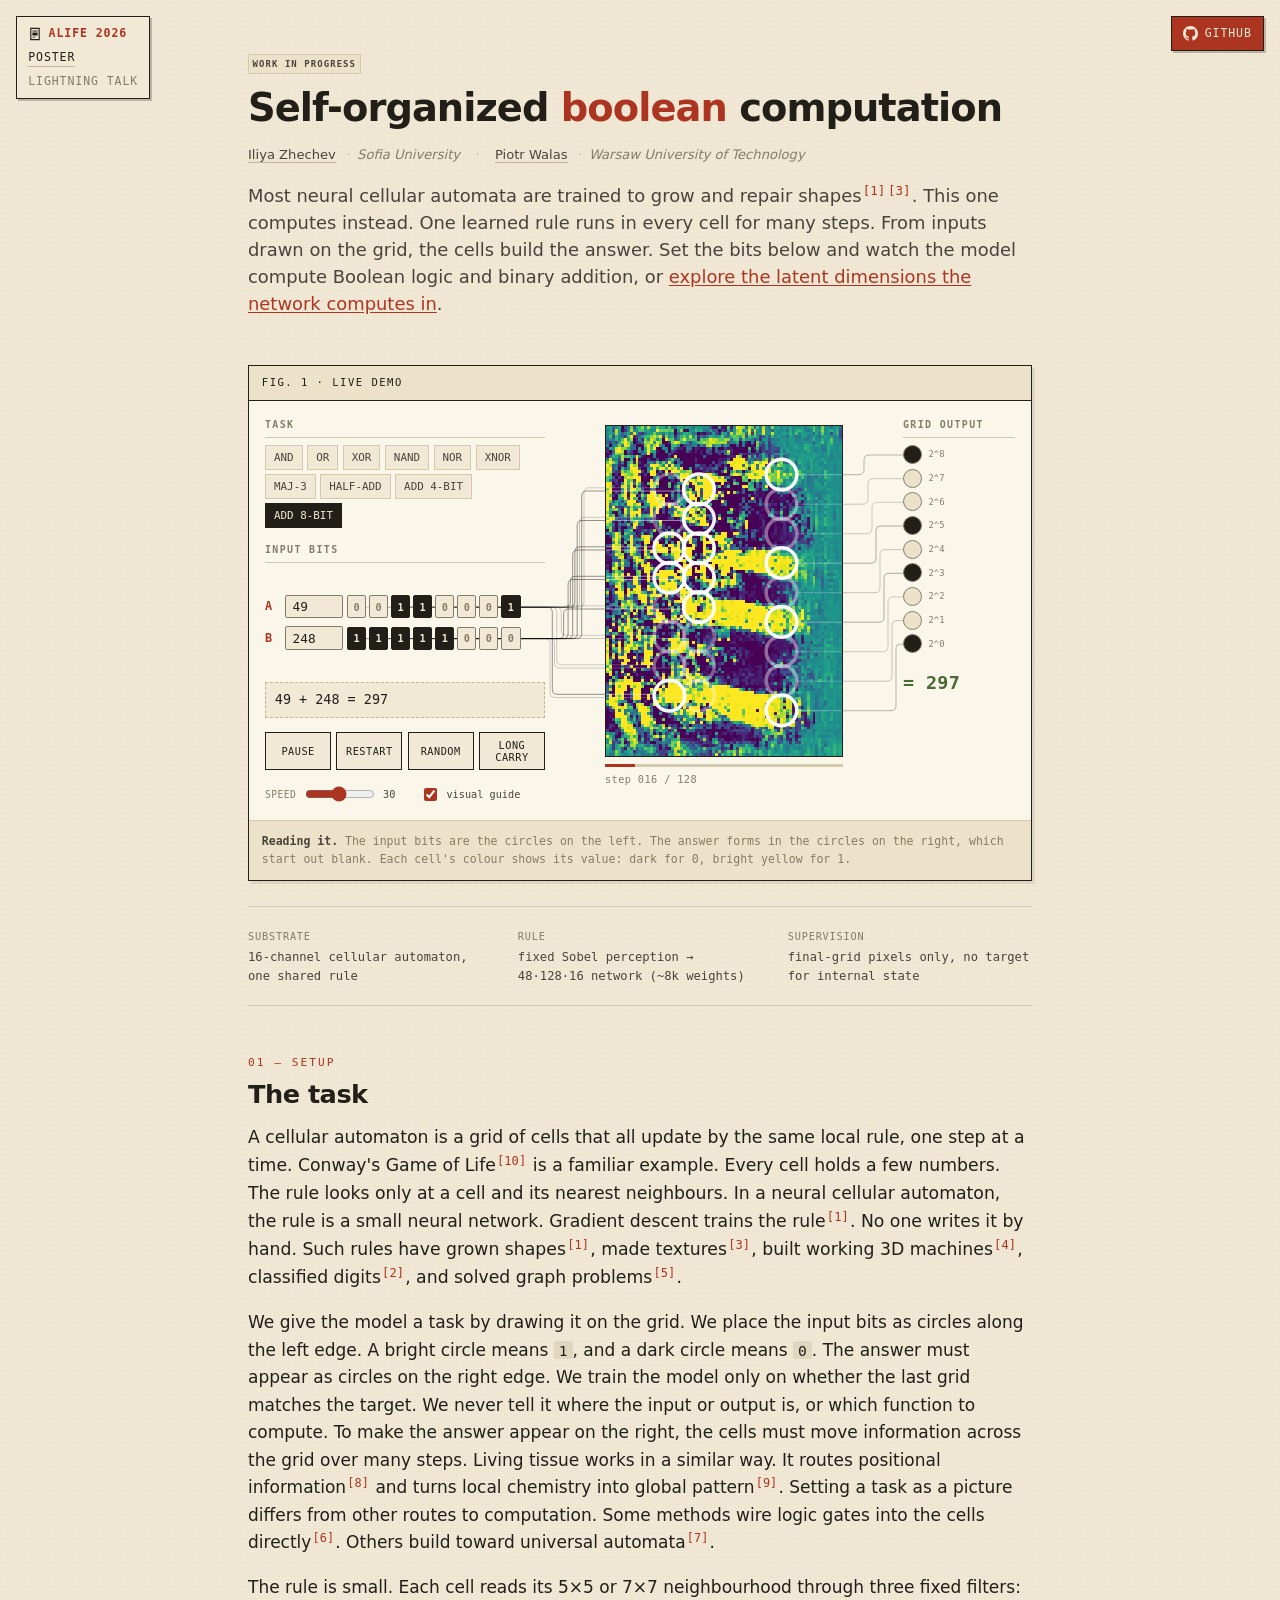
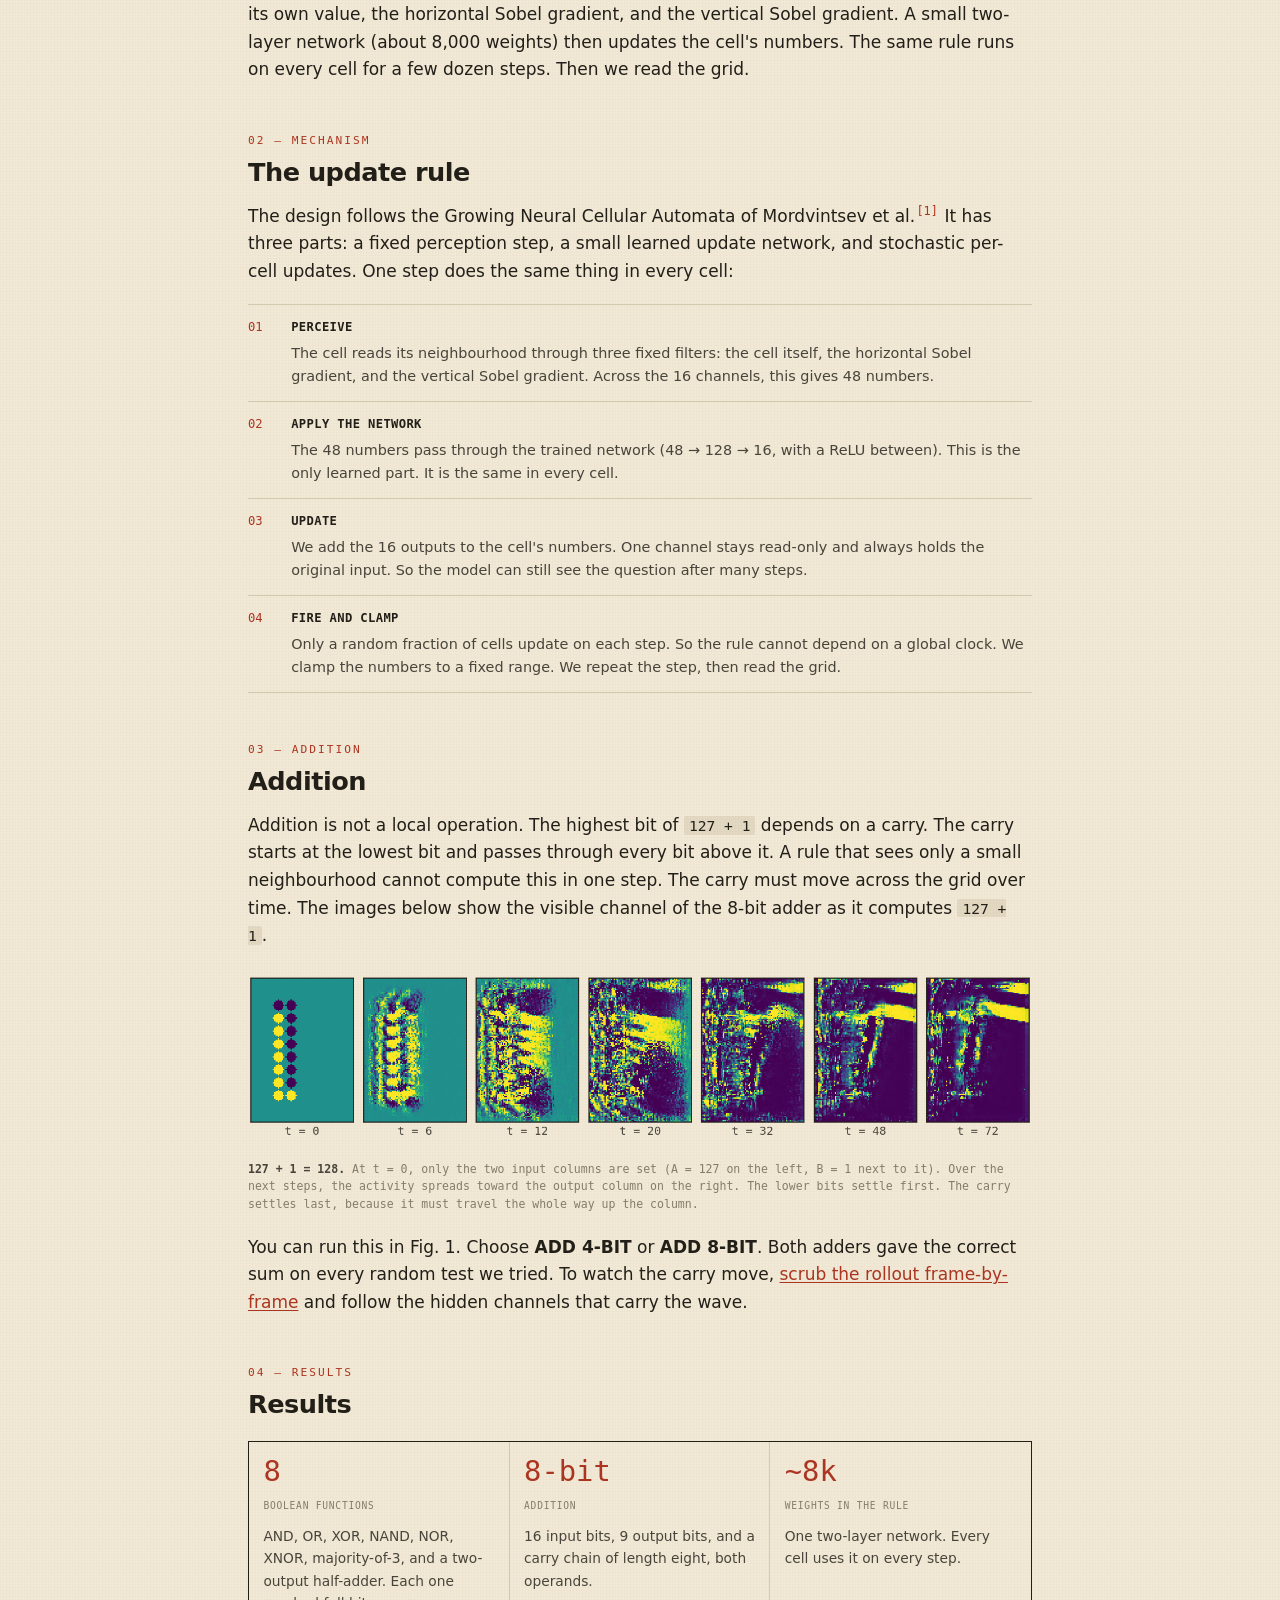
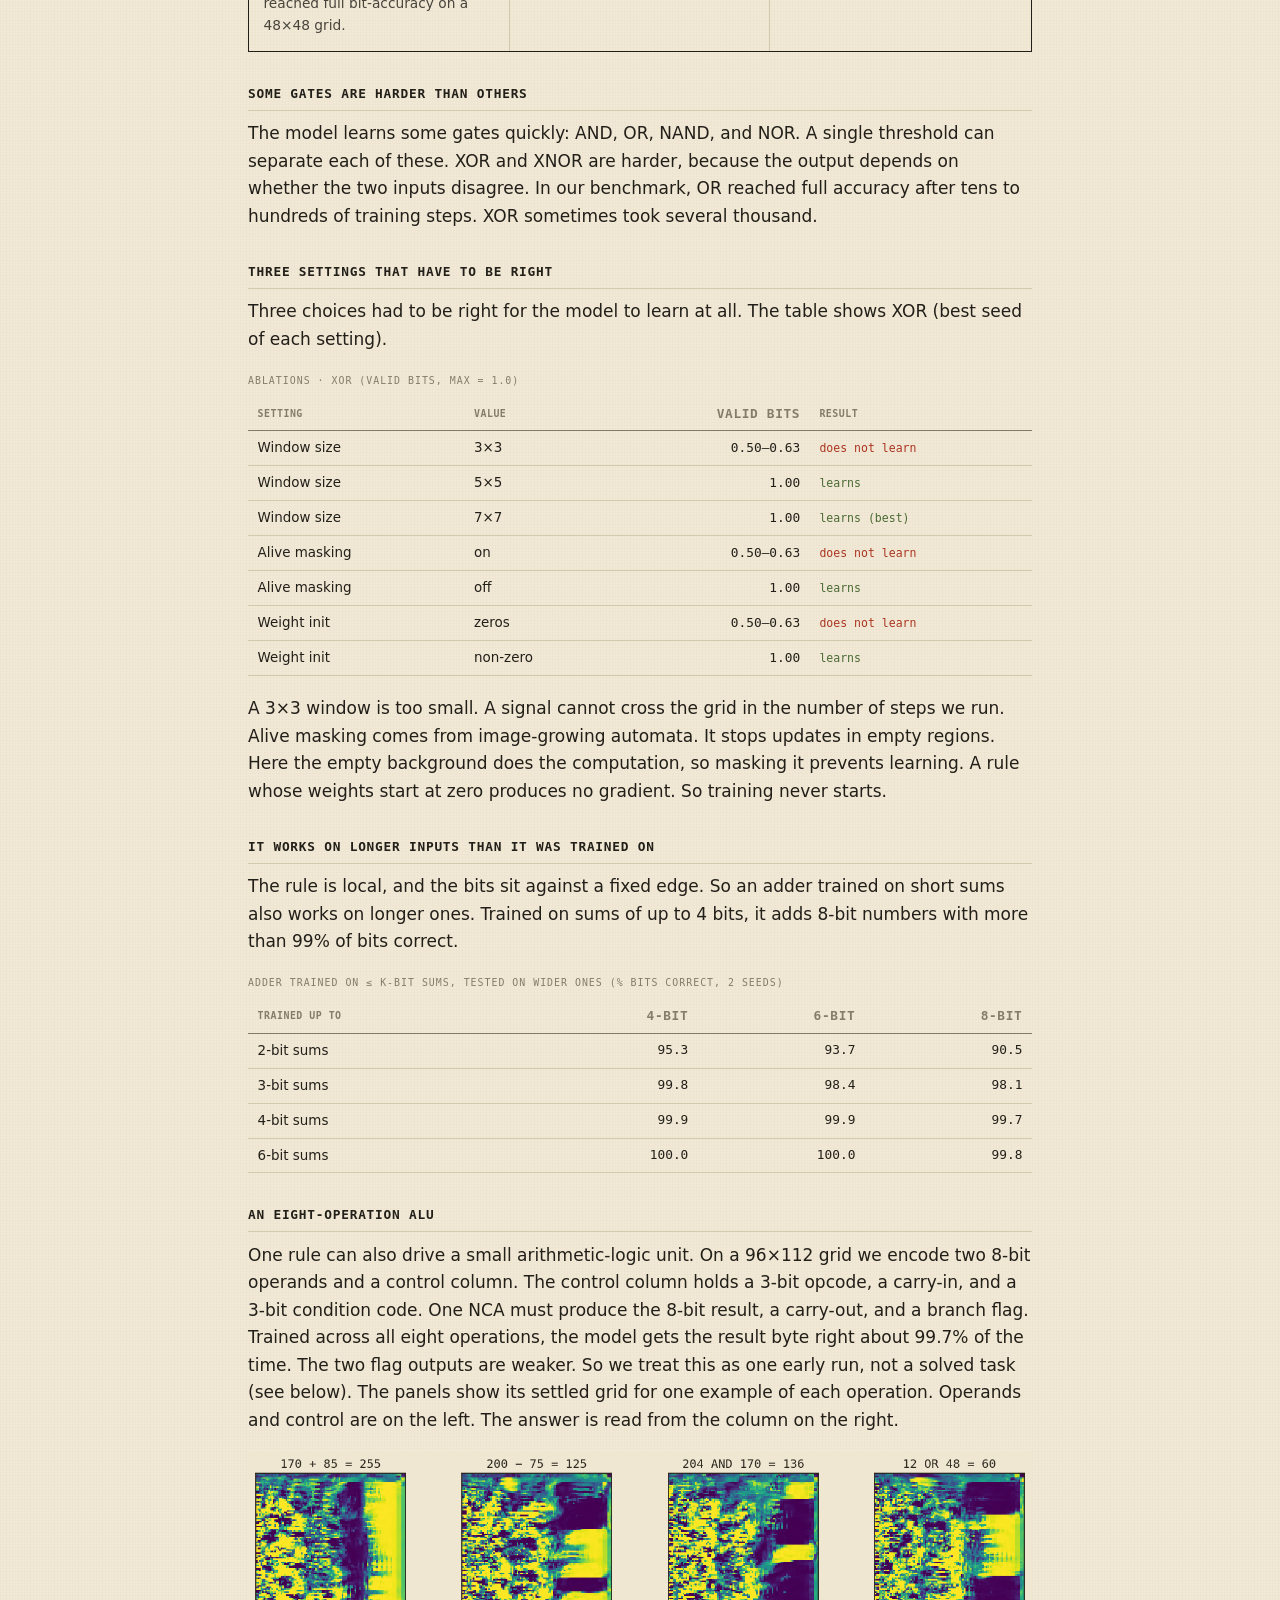
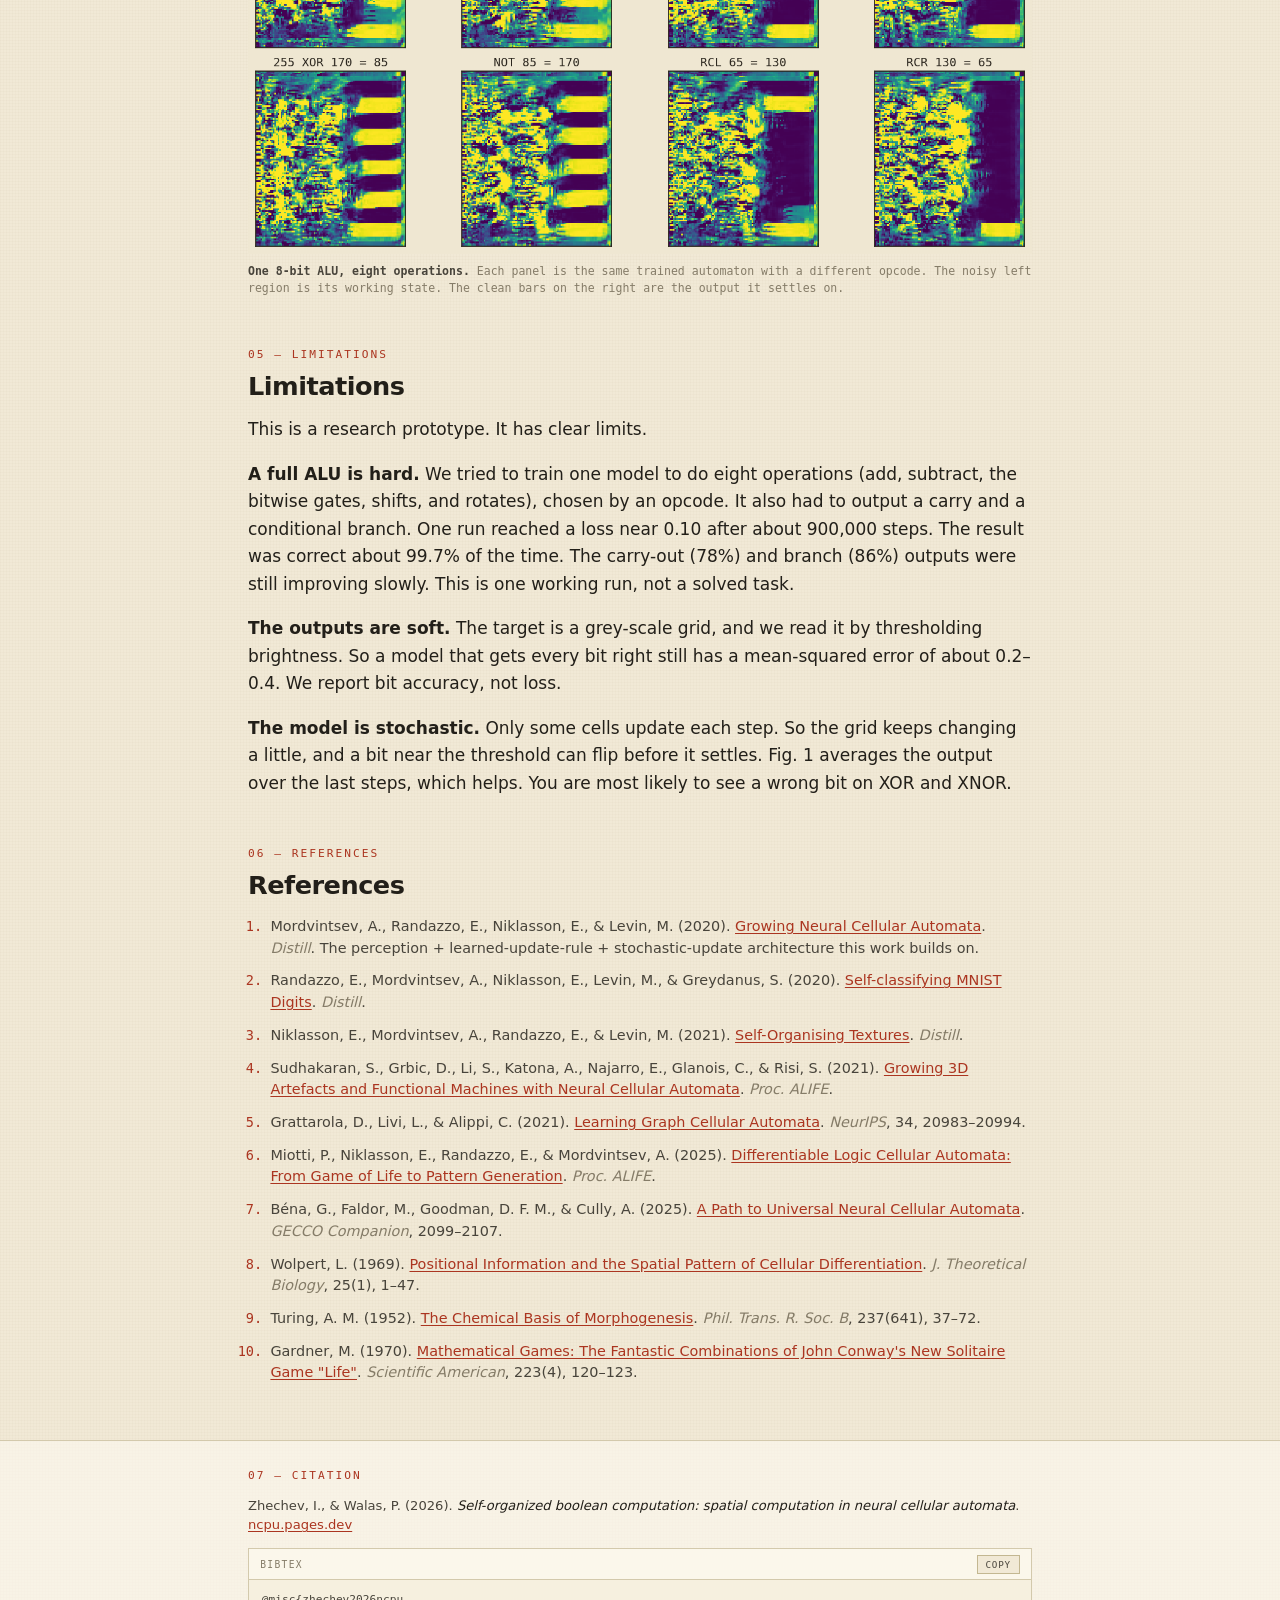
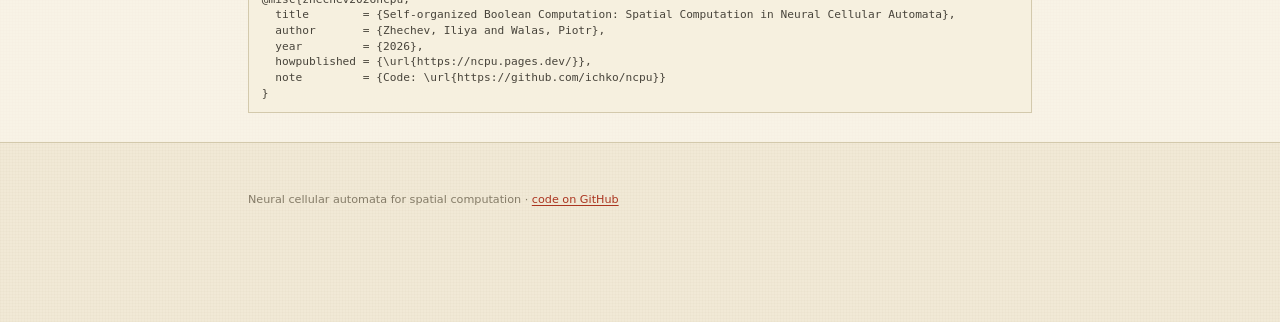
==== commit 0349b728: "Demo: link the ALIFE 2026 poster Adds the A0 poster as a static PDF and a small credit block, top le" ====
--- a/index.html
+++ b/index.html
@@ -9,10 +9,23 @@
 <link rel="stylesheet" href="css/style.css" />
 </head>
 <body>
+
+<div class="credit">
+  <span class="hd">
+    <svg viewBox="0 0 16 16" aria-hidden="true"><path fill="none" stroke="currentColor" stroke-width="1.3" d="M3.2 1.6h9.6v12.8H3.2z"/><path fill="currentColor" d="M5 4h6v1.1H5zM5 6.4h6v3.4H5zM5 11h3.6v1.1H5z"/></svg>
+    <span class="yr">ALIFE 2026</span>
+  </span>
+  <a href="alife2026-poster.pdf" target="_blank" rel="noopener"
+     title="Open the conference poster (PDF)">poster</a>
+  <!-- once the slides exist, swap this span for:
+       <a href="alife2026-talk.pdf" target="_blank" rel="noopener">lightning talk</a> -->
+  <span class="talk soon">lightning talk</span>
+</div>
 <a class="gh-btn" href="https://github.com/ichko/ncpu" target="_blank" rel="noopener" aria-label="View source on GitHub">
   <svg viewBox="0 0 16 16" aria-hidden="true"><path fill="currentColor" d="M8 0C3.58 0 0 3.58 0 8c0 3.54 2.29 6.53 5.47 7.59.4.07.55-.17.55-.38 0-.19-.01-.82-.01-1.49-2.01.37-2.53-.49-2.69-.94-.09-.23-.48-.94-.82-1.13-.28-.15-.68-.52-.01-.53.63-.01 1.08.58 1.23.82.72 1.21 1.87.87 2.33.66.07-.52.28-.87.51-1.07-1.78-.2-3.64-.89-3.64-3.95 0-.87.31-1.59.82-2.15-.08-.2-.36-1.02.08-2.12 0 0 .67-.21 2.2.82a7.6 7.6 0 012-.27c.68 0 1.36.09 2 .27 1.53-1.03 2.2-.82 2.2-.82.44 1.1.16 1.92.08 2.12.51.56.82 1.27.82 2.15 0 3.07-1.87 3.75-3.65 3.95.29.25.54.73.54 1.48 0 1.07-.01 1.93-.01 2.2 0 .21.15.46.55.38A8.01 8.01 0 0016 8c0-4.42-3.58-8-8-8z"/></svg>
   <span>GitHub</span>
 </a>
+
 <div class="wrap">
 
   <header class="masthead">
--- a/css/style.css
+++ b/css/style.css
@@ -247,7 +247,8 @@
 .bibbox code { font: inherit; line-height: inherit; color: inherit;
   background: none; padding: 0; white-space: pre; }
 
-footer { border-top: 1px solid var(--rule); margin-top: 3.5rem; padding-top: 1.4rem; font-size: 0.84rem; color: var(--ink-2); }
+/* no rule here — the citation band above already closes with one */
+footer { margin-top: 1.4rem; font-size: 0.84rem; color: var(--ink-2); }
 footer .mono { color: var(--ink-3); font-size: 0.7rem; }
 
 /* always-visible link to the source */
@@ -261,4 +262,22 @@
 }
 .gh-btn:hover { background: var(--ink); }
 .gh-btn svg { width: 15px; height: 15px; display: block; }
+/* conference credit, sitting next to the source link. Not one link: each half
+   points at its own artefact, so they are separate anchors inside one pill. */
+.credit {
+  position: fixed; top: 1rem; left: 1rem; z-index: 100;
+  display: inline-flex; flex-direction: column; align-items: flex-start; gap: 0.3rem;
+  font-family: var(--mono); font-size: 0.72rem; letter-spacing: 0.08em; text-transform: uppercase;
+  color: var(--ink); background: var(--paper); border: 1px solid var(--ink);
+  padding: 0.45rem 0.7rem;
+  box-shadow: 2px 2px 0 rgba(34,31,25,0.25);
+}
+.credit svg { width: 14px; height: 14px; display: block; flex: 0 0 auto; }
+.credit .yr { color: var(--accent); font-weight: 700; }
+.credit .hd { display: flex; align-items: center; gap: 0.4rem; }
+.credit a { color: var(--ink); text-decoration: none; border-bottom: 1px solid var(--rule-2); }
+.credit a:hover { color: var(--accent); border-color: var(--accent); }
+/* no slides yet — plain text until there is something to point at */
+.credit .soon { color: var(--ink-3); }
+
 @media (max-width: 560px) { .gh-btn span { display: none; } .gh-btn { padding: 0.45rem; } }
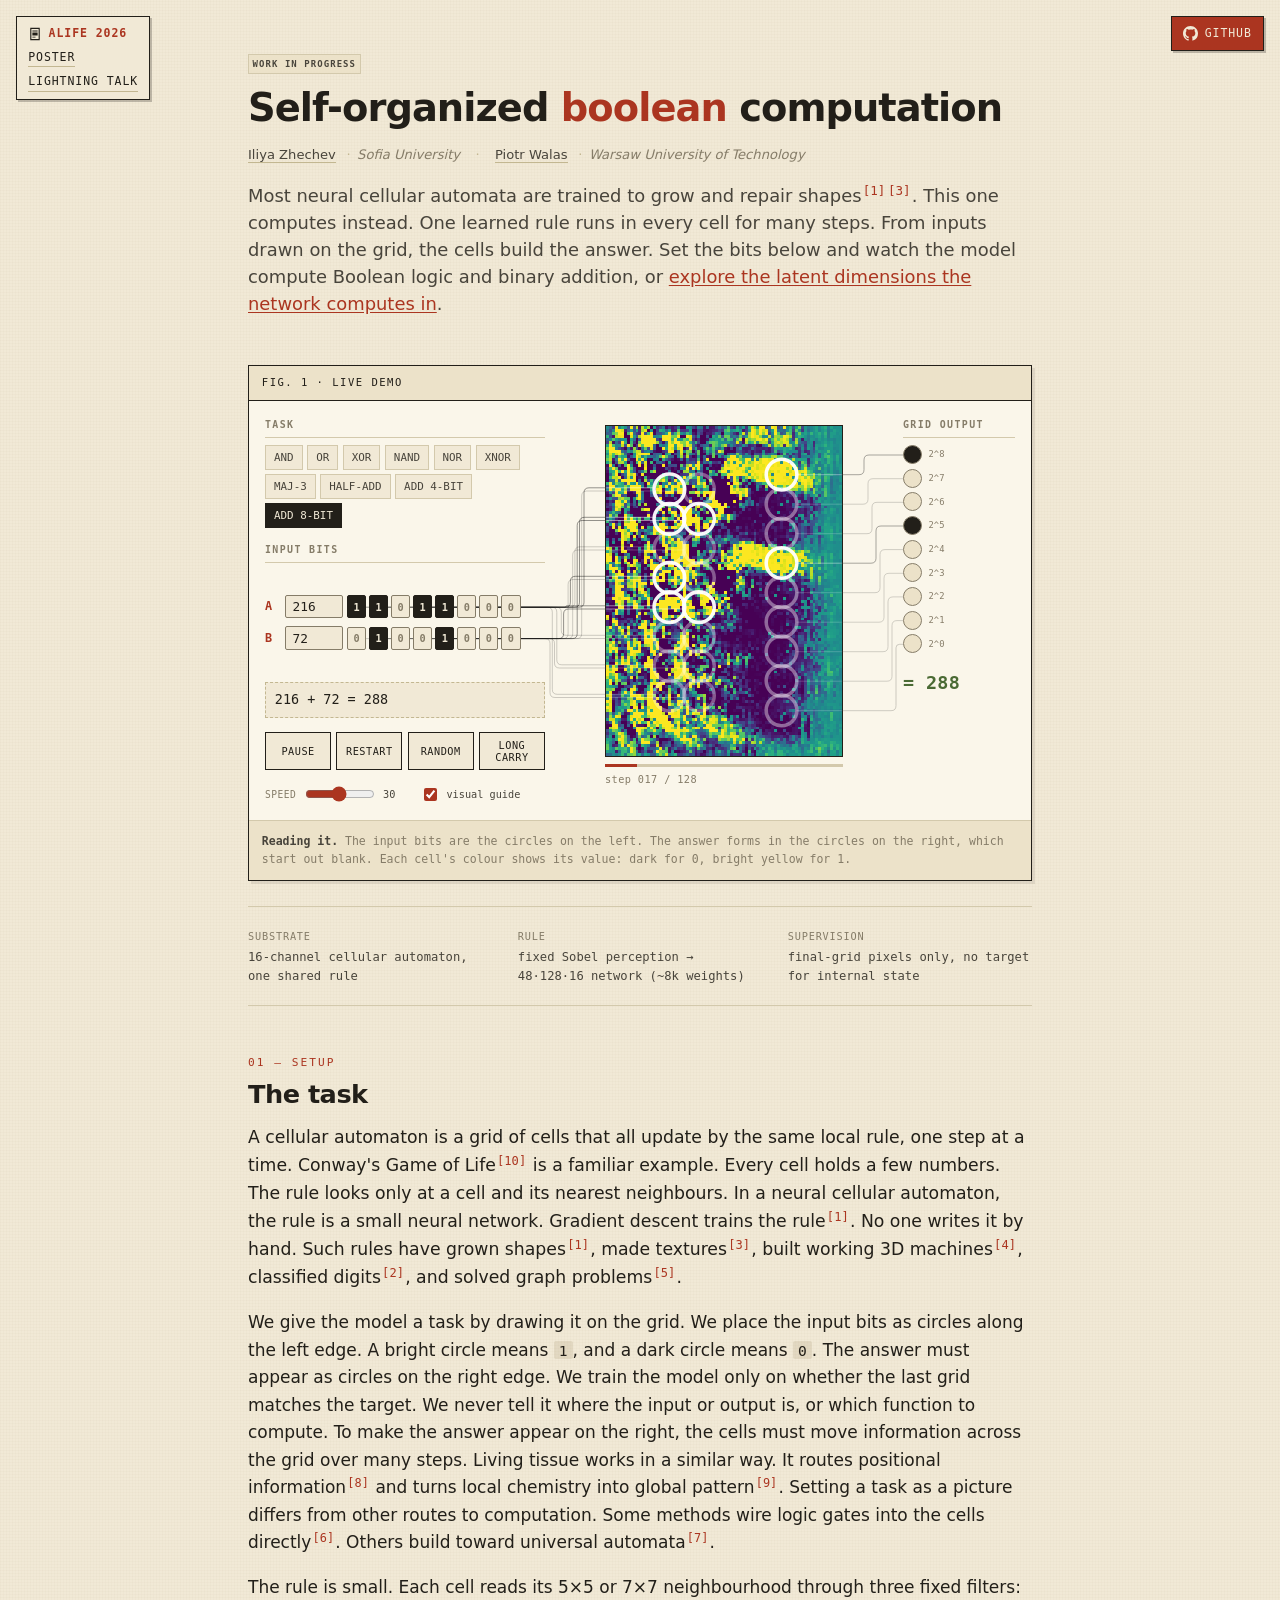
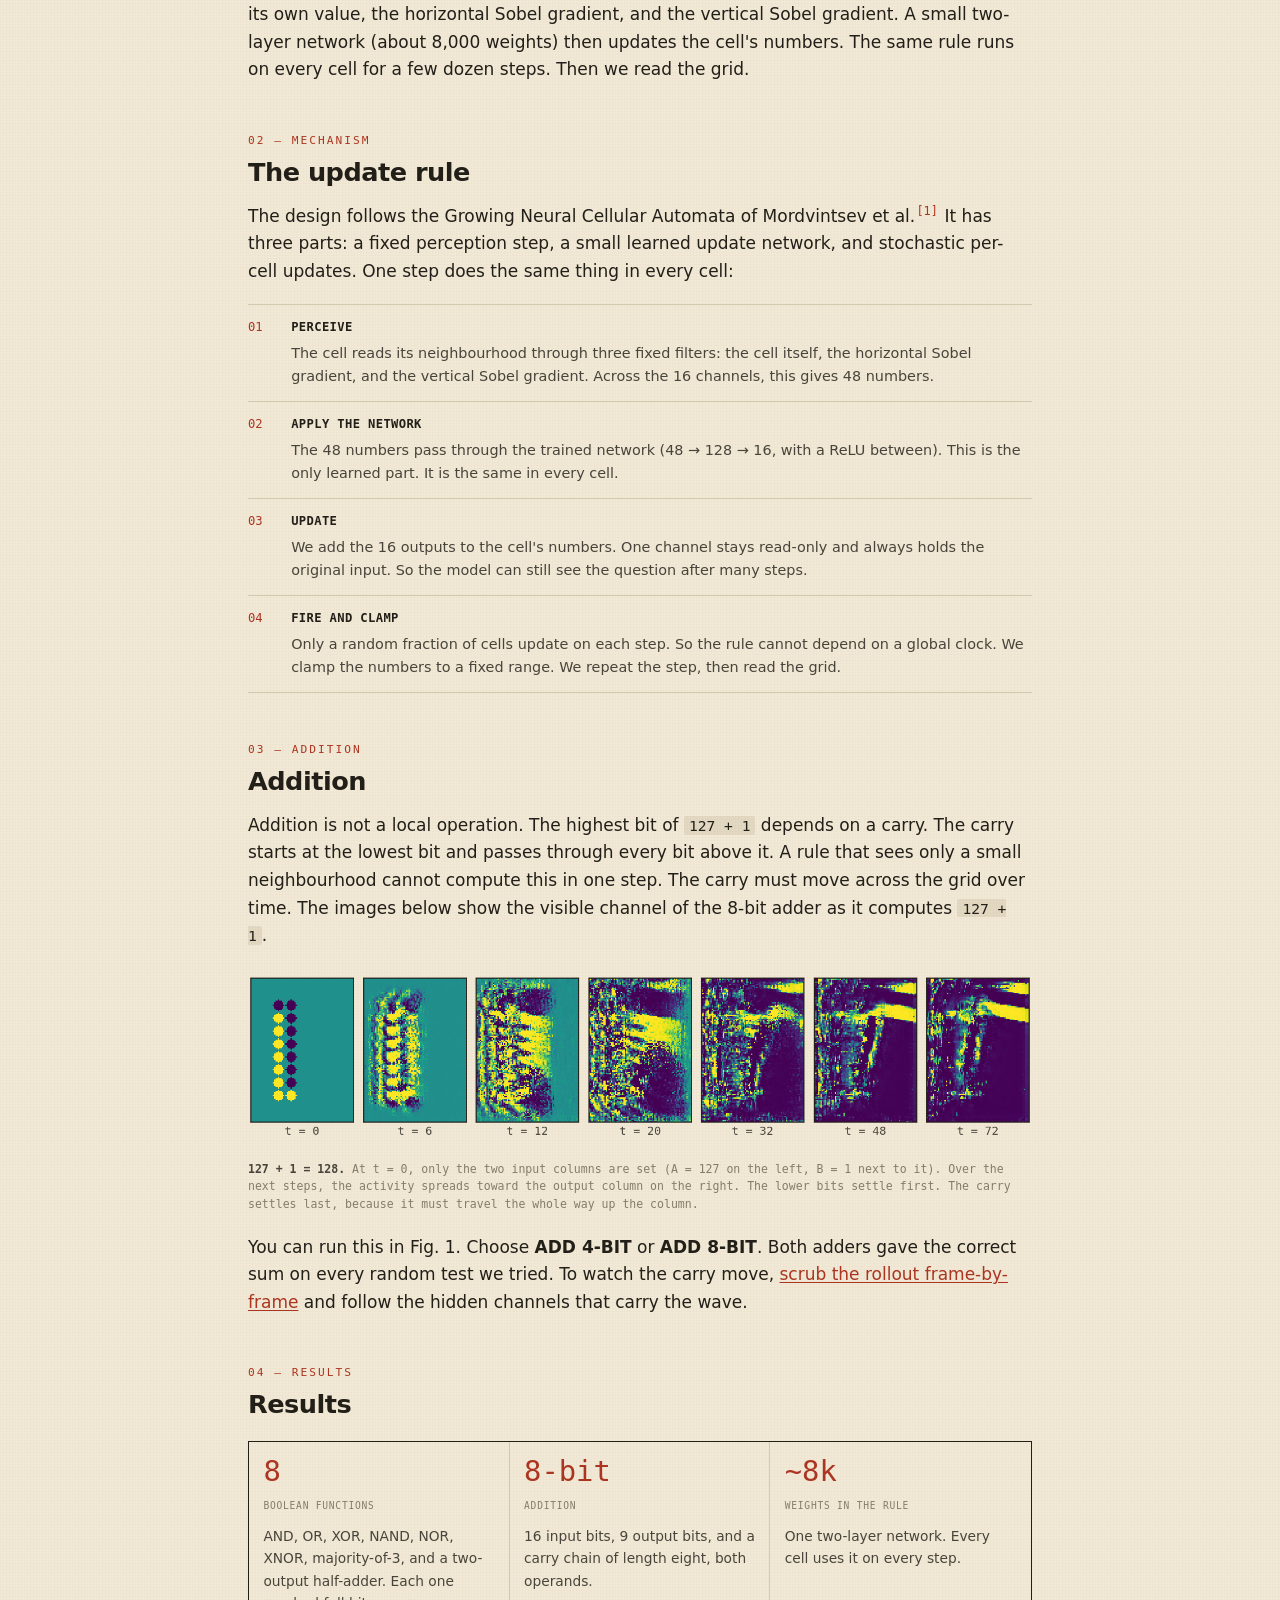
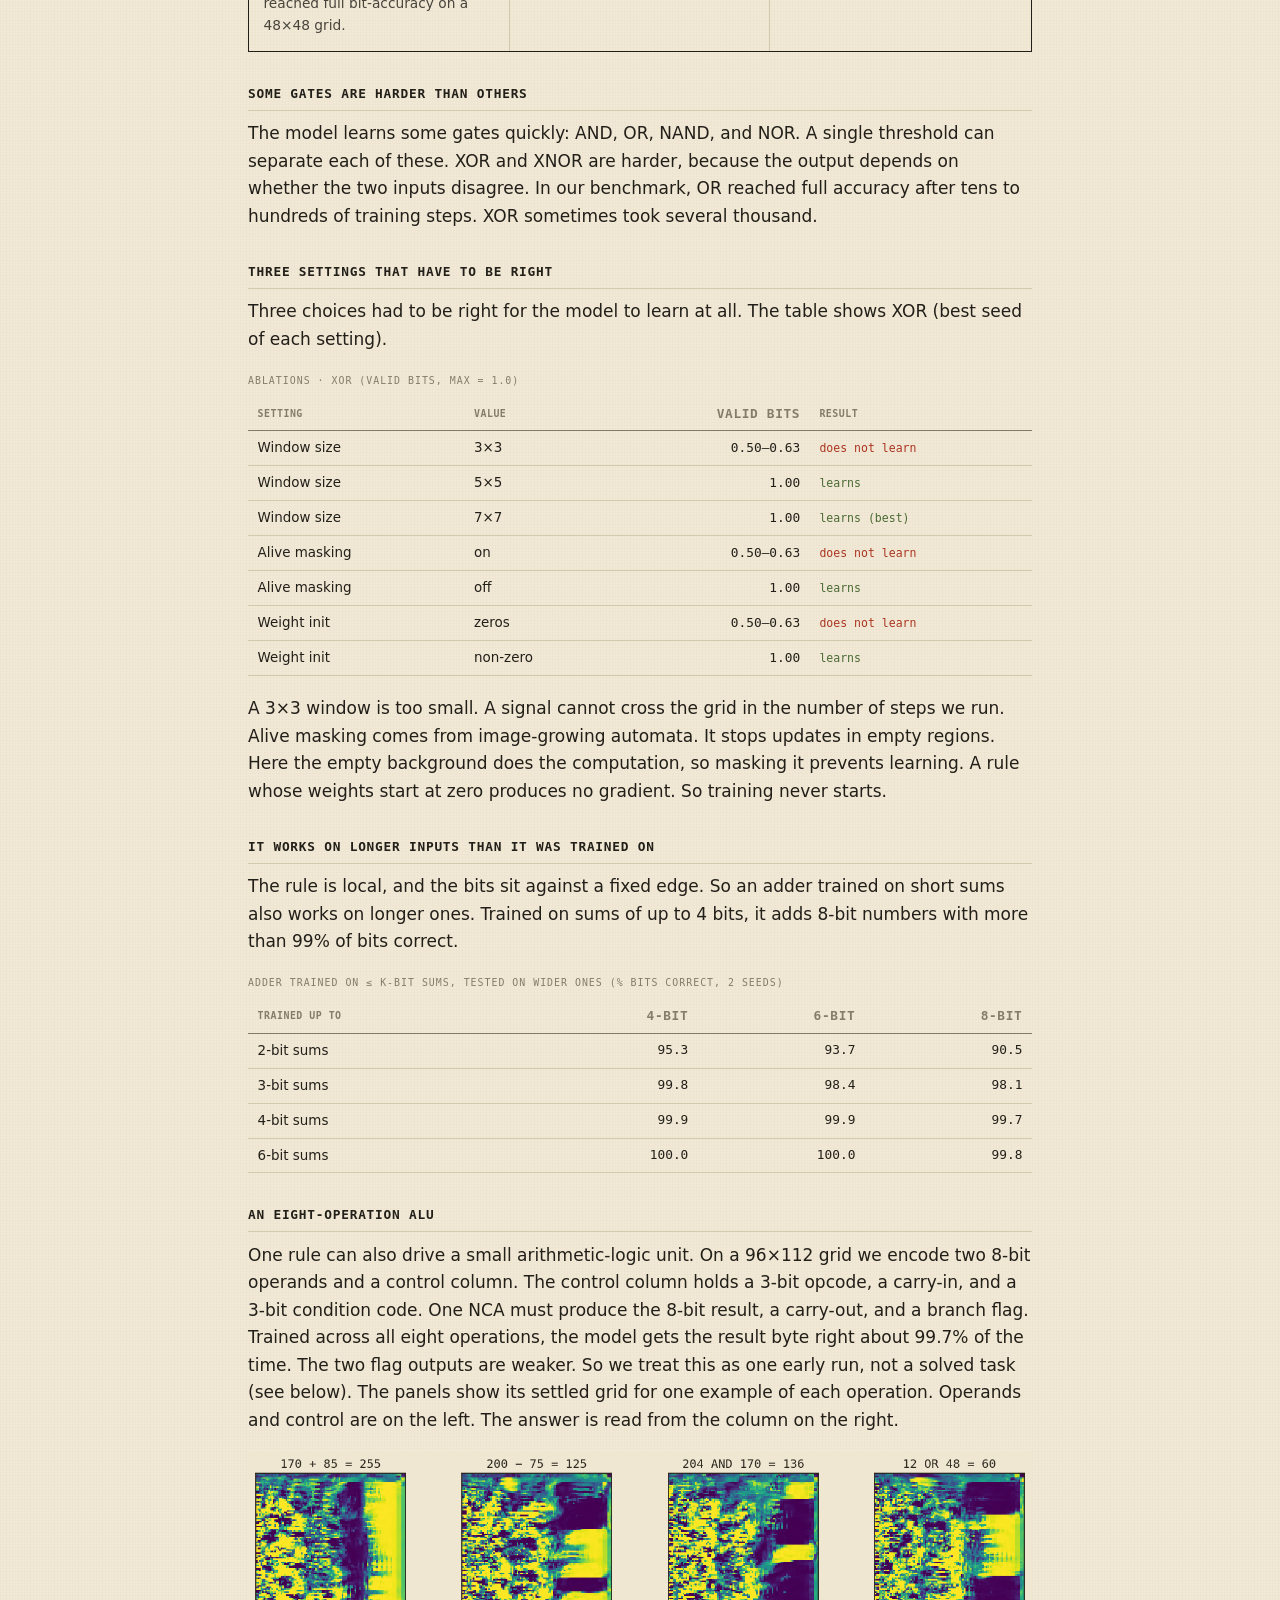
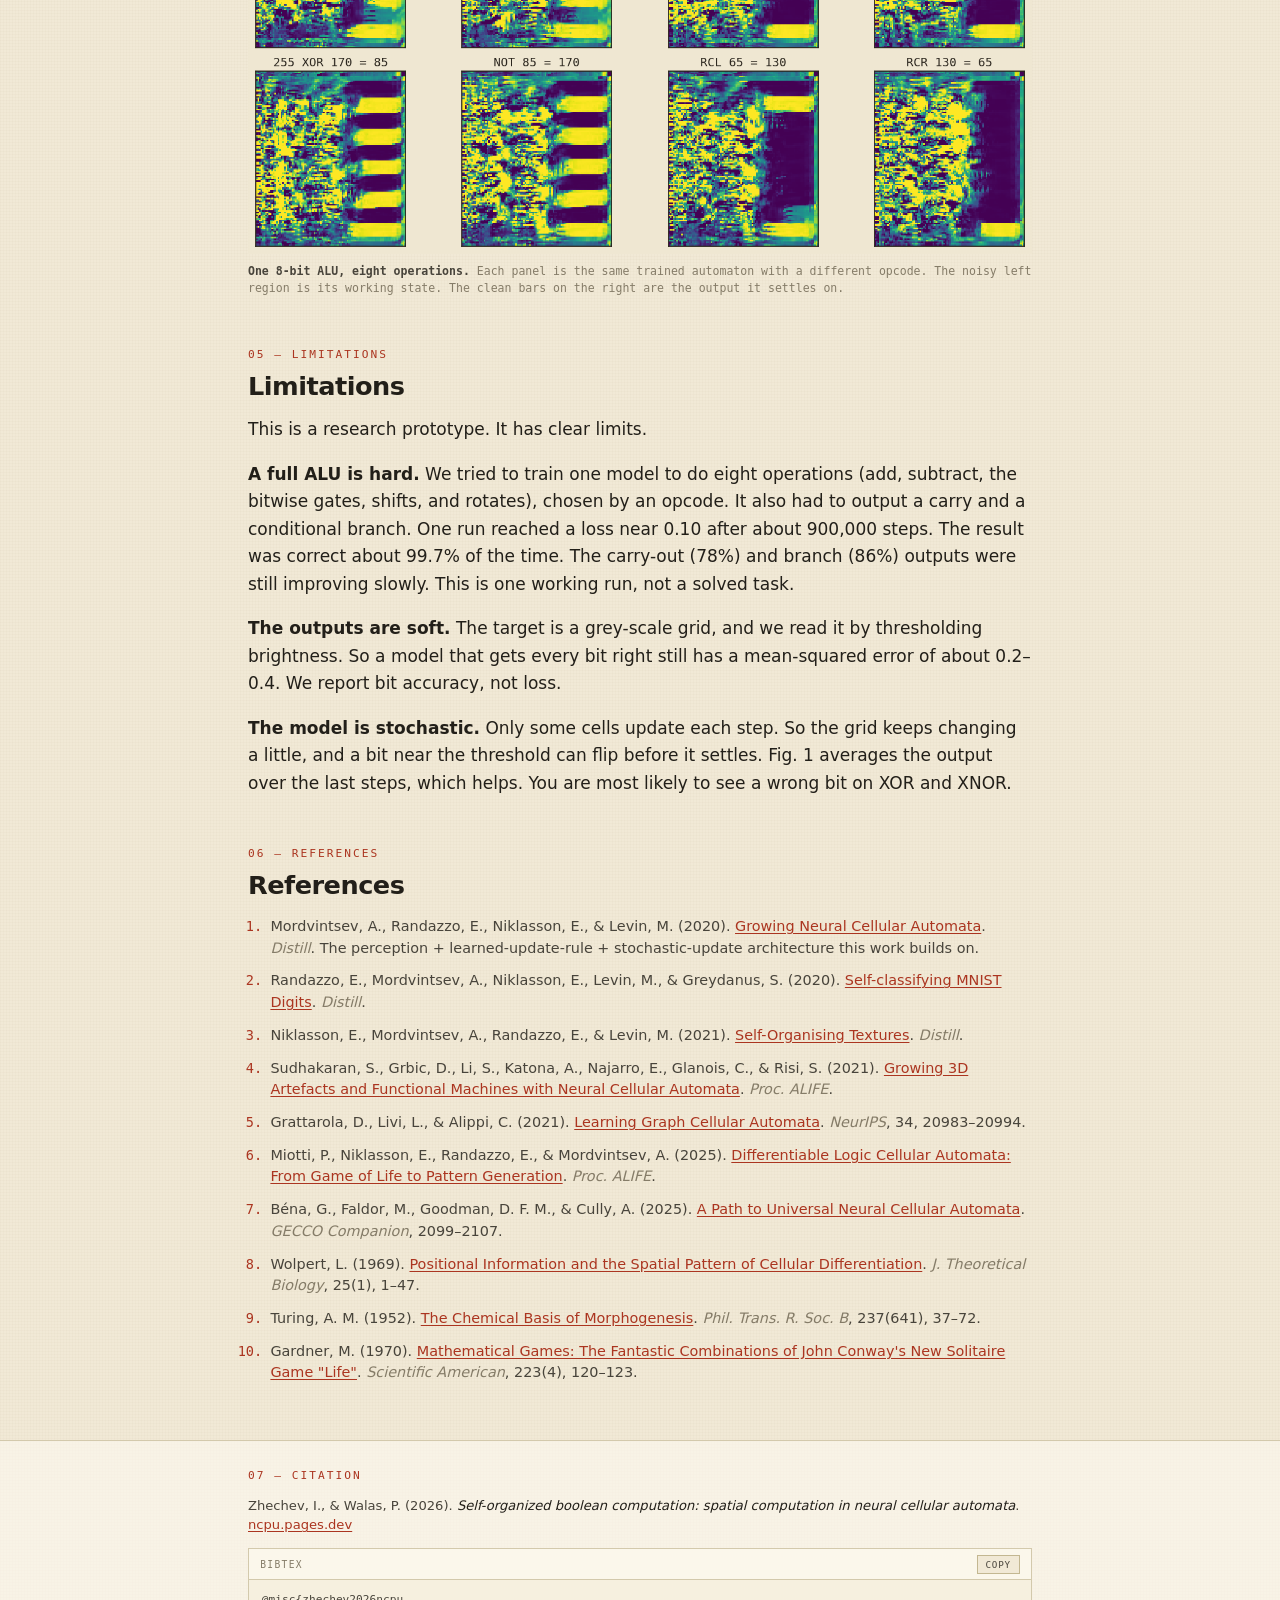
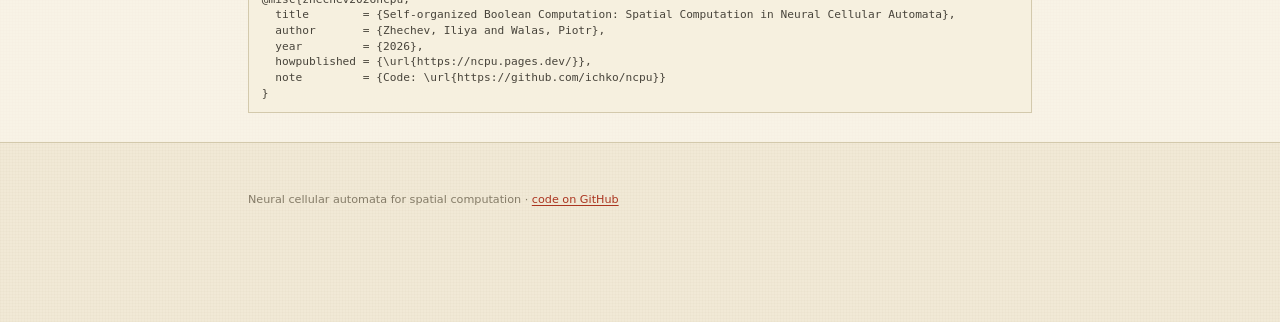
==== commit db8f1591: "Demo: add the ALIFE 2026 lightning-talk deck talk.html is an eight-slide deck for the lightning talk" ====
--- a/index.html
+++ b/index.html
@@ -17,9 +17,7 @@
   </span>
   <a href="alife2026-poster.pdf" target="_blank" rel="noopener"
      title="Open the conference poster (PDF)">poster</a>
-  <!-- once the slides exist, swap this span for:
-       <a href="alife2026-talk.pdf" target="_blank" rel="noopener">lightning talk</a> -->
-  <span class="talk soon">lightning talk</span>
+  <a href="talk.html" title="The lightning-talk slides">lightning talk</a>
 </div>
 <a class="gh-btn" href="https://github.com/ichko/ncpu" target="_blank" rel="noopener" aria-label="View source on GitHub">
   <svg viewBox="0 0 16 16" aria-hidden="true"><path fill="currentColor" d="M8 0C3.58 0 0 3.58 0 8c0 3.54 2.29 6.53 5.47 7.59.4.07.55-.17.55-.38 0-.19-.01-.82-.01-1.49-2.01.37-2.53-.49-2.69-.94-.09-.23-.48-.94-.82-1.13-.28-.15-.68-.52-.01-.53.63-.01 1.08.58 1.23.82.72 1.21 1.87.87 2.33.66.07-.52.28-.87.51-1.07-1.78-.2-3.64-.89-3.64-3.95 0-.87.31-1.59.82-2.15-.08-.2-.36-1.02.08-2.12 0 0 .67-.21 2.2.82a7.6 7.6 0 012-.27c.68 0 1.36.09 2 .27 1.53-1.03 2.2-.82 2.2-.82.44 1.1.16 1.92.08 2.12.51.56.82 1.27.82 2.15 0 3.07-1.87 3.75-3.65 3.95.29.25.54.73.54 1.48 0 1.07-.01 1.93-.01 2.2 0 .21.15.46.55.38A8.01 8.01 0 0016 8c0-4.42-3.58-8-8-8z"/></svg>
